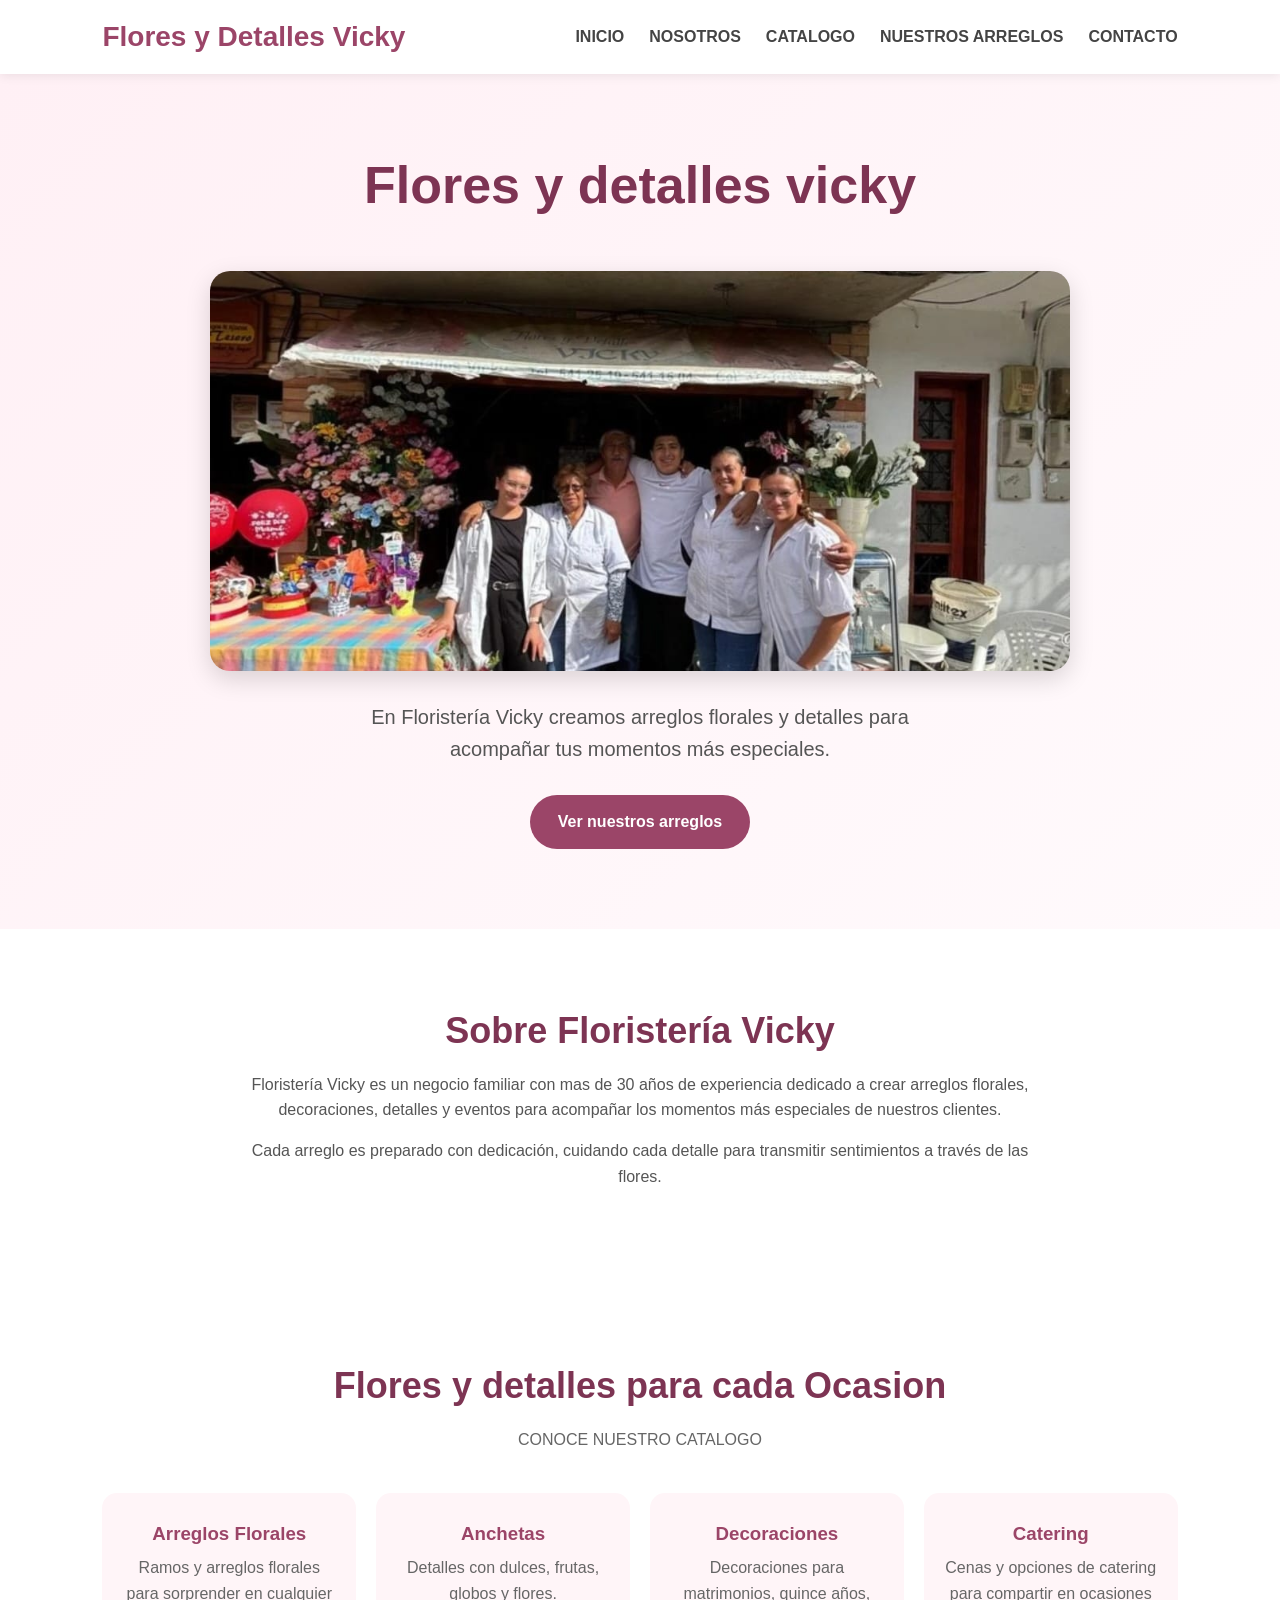
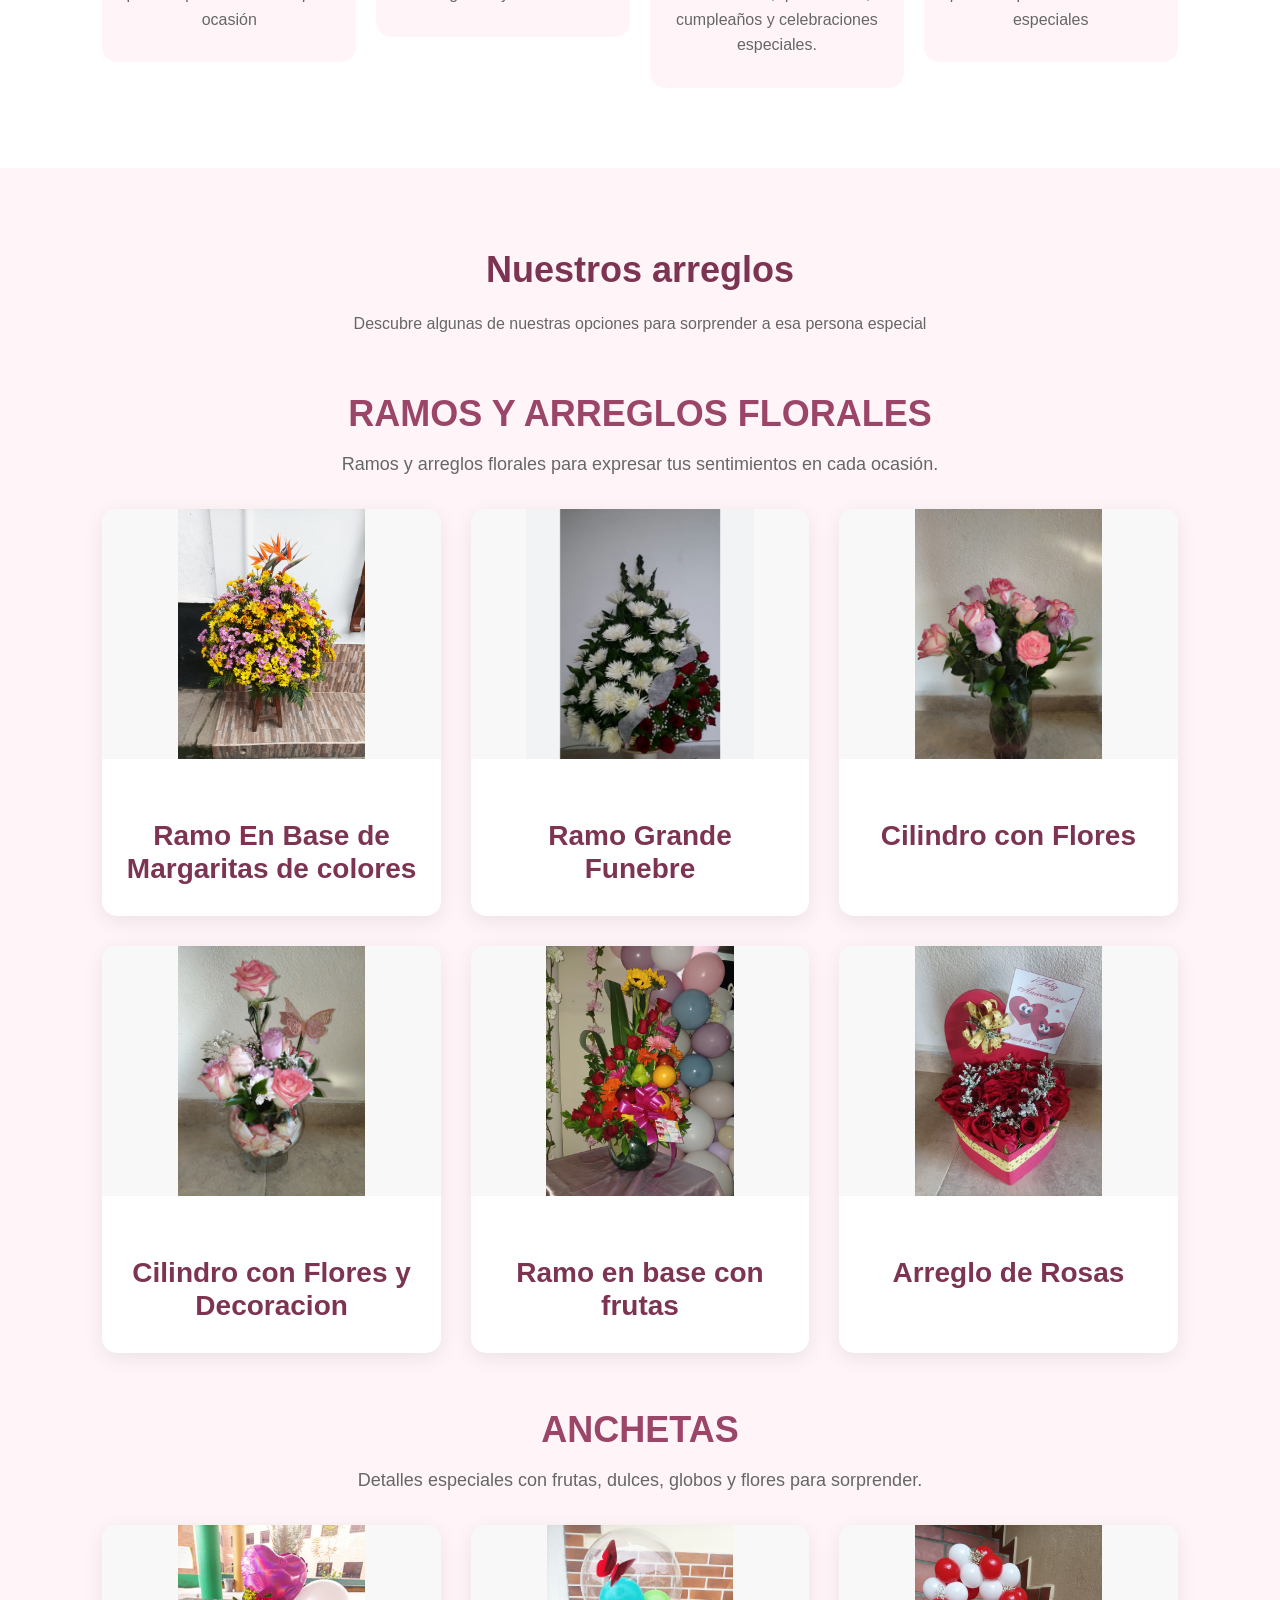
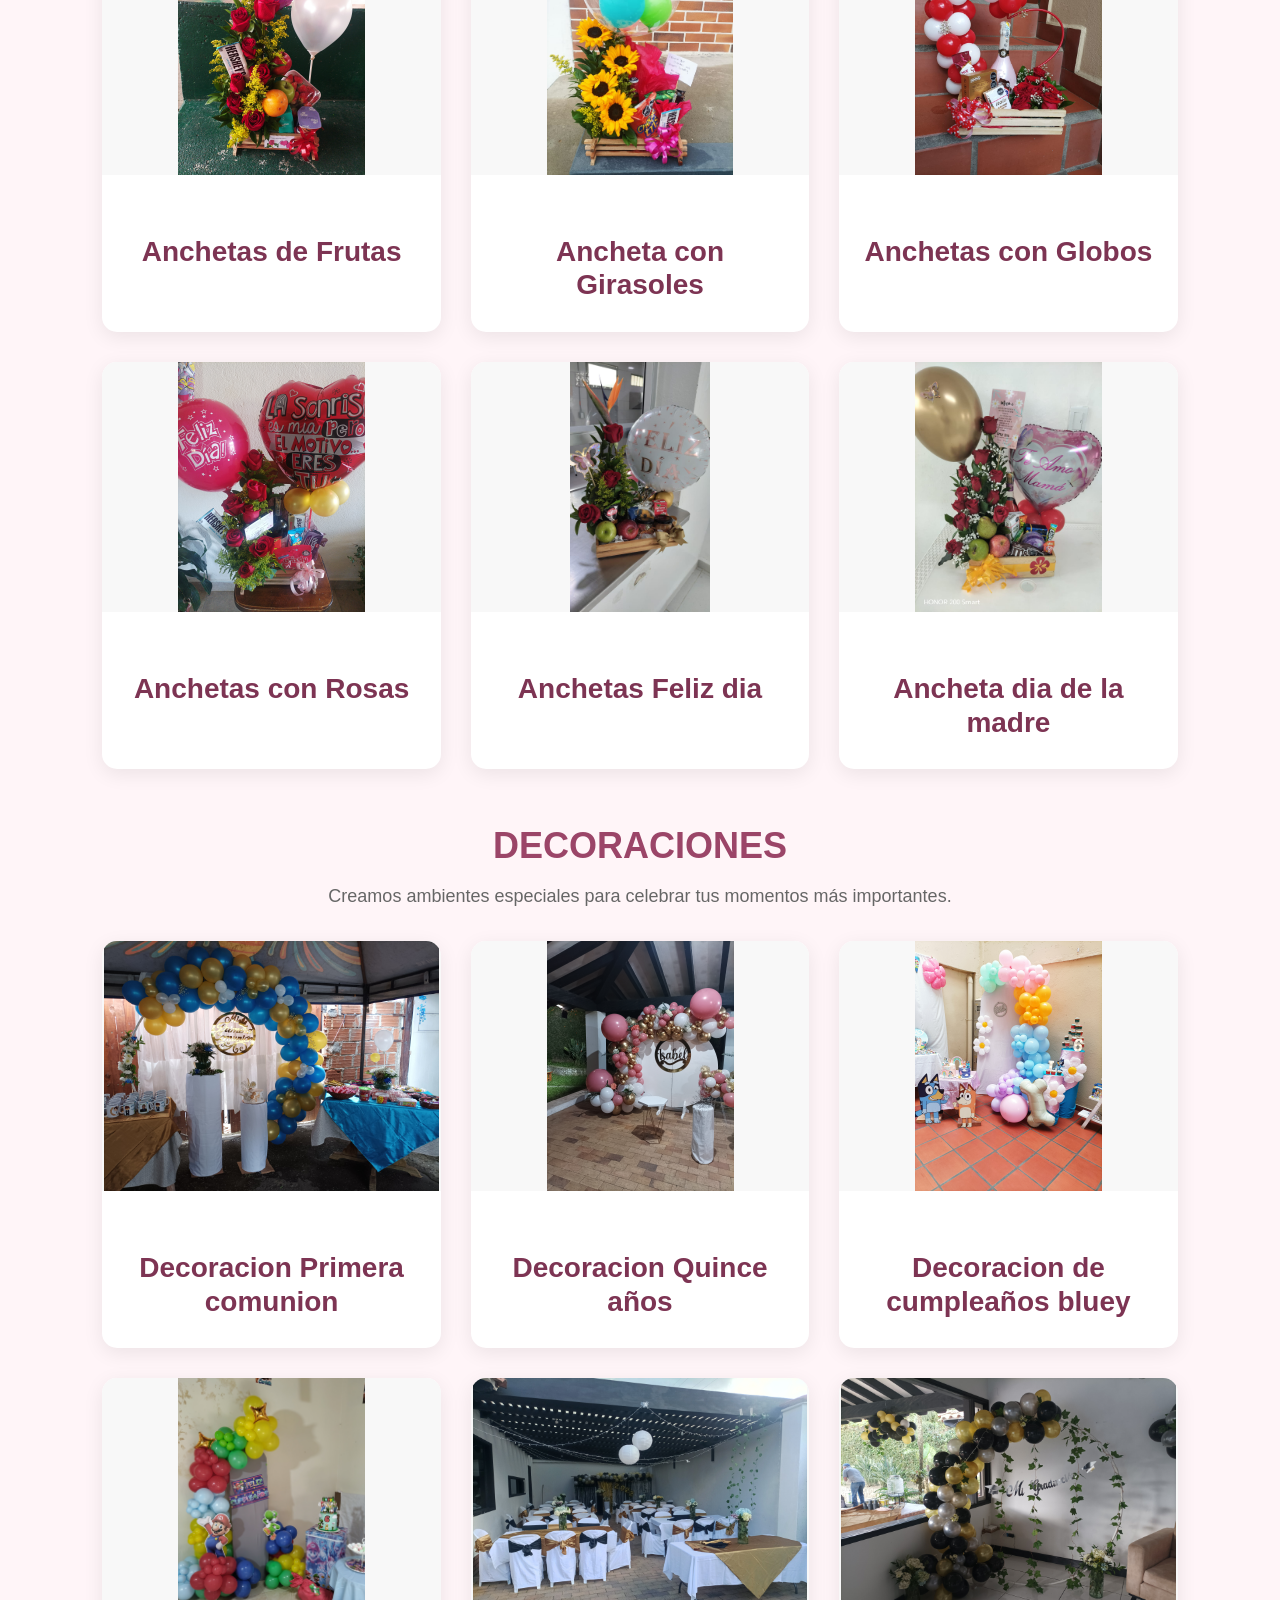
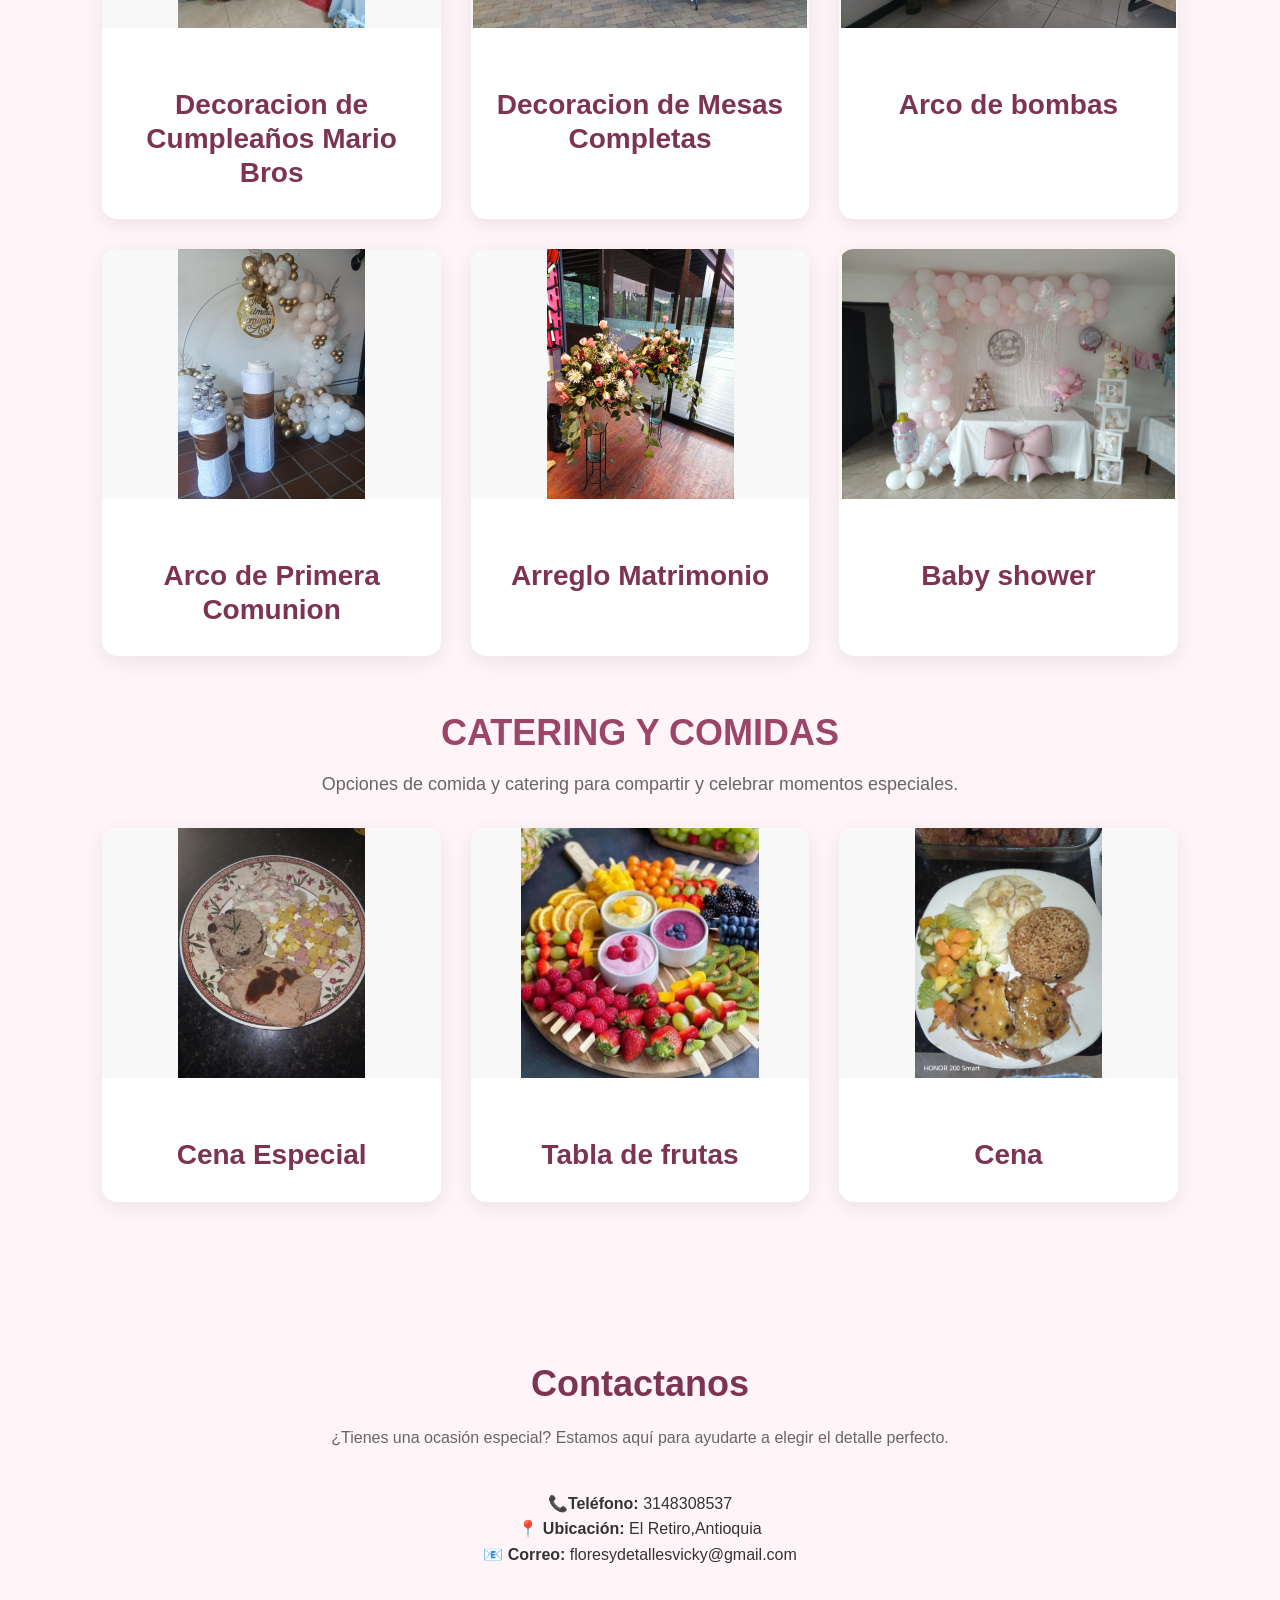
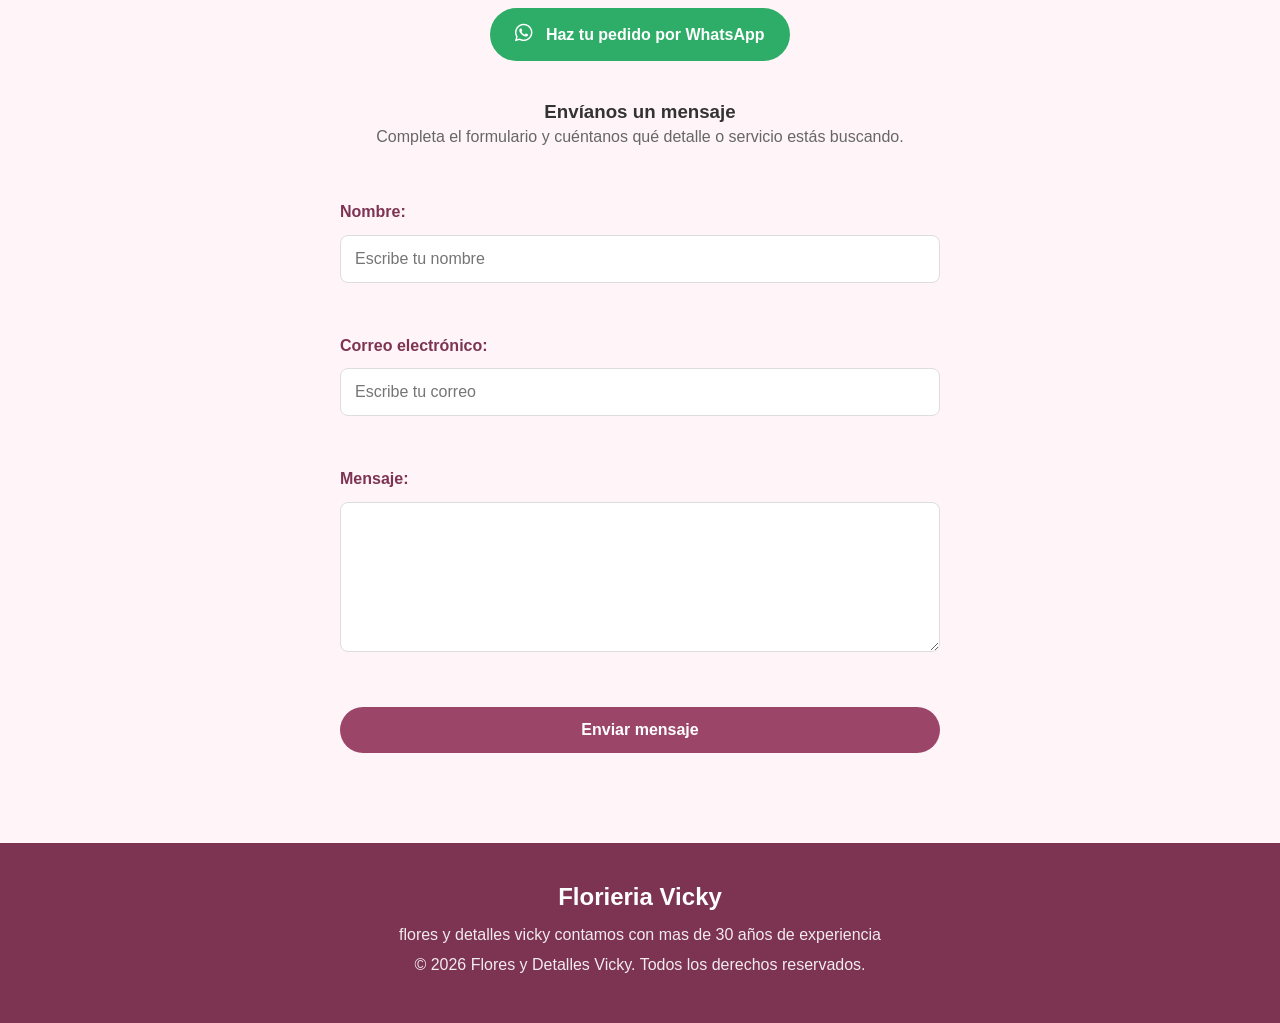
==== index.html @ cd724287 "prueba de js para mostrar detalles" ====
<!DOCTYPE html>
<html lang="es">
<head>
    <meta charset="UTF-8">
    <meta name="viewport" content="width=device-width, initial-scale=1.0">
    <title>Flores y Detalles Vicky</title>
    <link rel="stylesheet" href="style.css">
    <link rel="stylesheet" href="https://cdnjs.cloudflare.com/ajax/libs/font-awesome/6.5.2/css/all.min.css">
</head>
<body>
<header>
    <h1> Flores y Detalles Vicky</h1>
    <nav> 
        <a href="#inicio">INICIO</a>
        <a href="#nosotros">NOSOTROS</a>
        <a href="#catalogo">CATALOGO</a>
        <a href="#arreglos">NUESTROS ARREGLOS</a>
        <a href="#contacto">CONTACTO</a>
    </nav>
</header>
<main>
    <section id="inicio"> 
        <h2 id="titulo">Flores y detalles vicky</h2>
            <img id="foto-familiar" src="imagenes/foto_familiar.jpeg" alt="familia propietria de la floristeria">     
    
        <p>
          En Floristería Vicky creamos arreglos florales y detalles
            para acompañar tus momentos más especiales.  
        </p>
        <a href="#arreglos">Ver nuestros arreglos</a>
    </section>

    <section id="nosotros">

    <h2 id="sobre-floristeria">Sobre Floristería Vicky</h2>

    <p>
        Floristería Vicky es un negocio familiar con mas de 30 años de experiencia
        dedicado a crear arreglos florales, decoraciones, detalles y eventos
        para acompañar los momentos más especiales de nuestros clientes.
    </p>

    <p>
        Cada arreglo es preparado con dedicación, cuidando
        cada detalle para transmitir sentimientos a través
        de las flores.
    </p>

    </section>
    


   <section id="catalogo">
        <h2>Flores y detalles para cada Ocasion</h2>

        <p> CONOCE NUESTRO CATALOGO</p>
        <div class="catalogo-lista">
            <a href="#arreglos-florales">
            <article>
                <h3>Arreglos Florales</h3>
                <p> Ramos y arreglos florales para sorprender
                en cualquier ocasión </p>
            </article>
            </a>
            <a href="#anchetas">
            <article>
                <h3>Anchetas</h3>
                <p>
                Detalles con dulces, frutas, globos
                y flores.
            </p>
            </article>
            </a>

            <a href="#decoraciones">
            <article>
                <h3>Decoraciones</h3>
                <p>     
                Decoraciones para matrimonios, quince años,
                cumpleaños y celebraciones especiales.
                </p>
            </article>
            </a>
            <a href="#comidas">
            <article>
                <h3>Catering</h3>
                <p> Cenas y opciones de catering para
                compartir en ocasiones especiales</p>
            </article>
            </a>
        </div>
    </section>


    <section id="arreglos">
        <h2>Nuestros arreglos</h2>
        <p>
            Descubre algunas de nuestras opciones para sorprender
            a esa persona especial
        </p>
        <h3 id="arreglos-florales">RAMOS Y ARREGLOS FLORALES </h3>
        <p class="descripcion-categoria">
            Ramos y arreglos florales para expresar tus sentimientos en cada ocasión.
        </p>

        <div class="productos"> 
           
      
            <article class="producto" data-producto="ramo-margaritas">
                <img src="imagenes/ramo_grande.jpg" alt="ramo grande margaritas">
                <h3>Ramo En Base de Margaritas de colores</h3>
            </article>

            <article>
                <img  src="imagenes/ramo_grande_m.jpg" alt="Ramo funebre">
                <h3>Ramo Grande Funebre</h3>
            </article>
            <article>
                <img  src="imagenes/florero_rosas.jpg" alt="Cilindro con rosas de colores">
                <h3>Cilindro con Flores</h3>
            </article>
            <article>
                <img  src="imagenes/florero_rosas_mariposas.jpg" alt="cilindro con flores y decoracion">
                <h3>Cilindro con Flores y Decoracion</h3>
            </article>
            <article>
                <img src="imagenes/ramo_jarron.jpeg" alt="ramo en base con frutas">
                <h3>Ramo en base con frutas</h3>
            </article> 
            <article>
                <img  src="imagenes/rosas_corazon.jpeg" alt="arreglo de rosas">
                <h3>Arreglo de Rosas</h3>
            </article>    
        </div>

        <h3 id="anchetas">ANCHETAS</h3>
        <p class="descripcion-categoria">
             Detalles especiales con frutas, dulces, globos y flores para sorprender.
        </p>
        <div class="productos"> 
            <article>
                <img  src="imagenes/anceta_frutas.jpg" alt="anchetas de frutas">
                <h3>Anchetas de Frutas</h3>
            </article>
            <article>
                <img  src="imagenes/ancheta_girasoles.jpeg" alt="achetas con girasoles">
                <h3>Ancheta con Girasoles</h3>
            </article>
            <article>
                <img  src="imagenes/ancheta_globos_.jpeg" alt="anchetas con globos">
                <h3>Anchetas con Globos</h3>
            </article>
            <article>
                <img  src="imagenes/ancheta_rosas_r.jpg" alt="anchetas con rosas">
                <h3>Anchetas con Rosas</h3>
            </article>        
            <article>
                <img src="imagenes/ancheta_feliz_dia.jpeg" alt="anchetas feliz dia">
                <h3>Anchetas Feliz dia</h3>
            </article> 
            <article>
                <img src="imagenes/ancheta_mama.jpeg" alt="anchetas dia de la madre">
                <h3>Ancheta dia de la madre</h3>
            </article>   
        </div>

        <h3 id="decoraciones">DECORACIONES </h3>
            <p class="descripcion-categoria">
            Creamos ambientes especiales para celebrar tus momentos más importantes.
            </p>  
        <div class="productos"> 
            <article>
                <img  src="imagenes/d_primera_comunion.jpg" alt="decoracion primera comunion">
                <h3>Decoracion Primera comunion</h3>
            </article>
            <article>
                <img  src="imagenes/decoracion_15.jpg" alt="decoracion quince años">
                <h3>Decoracion Quince años</h3>
            </article>
            <article>
                <img  src="imagenes/decoracion_bluey.jpg" alt="decoracion bluey">
                <h3>Decoracion  de cumpleaños bluey</h3>
            </article>
            <article>
                <img  src="imagenes/decoracion_mario.jpg" alt="decoracion mario">
                <h3>Decoracion de Cumpleaños Mario Bros</h3>
            </article>  
            <article>
                <img  src="imagenes/decoracion_mesas.jpg" alt="decoracion de mesas">
                <h3>Decoracion de Mesas Completas</h3>
            </article>     
             <article>
                <img  src="imagenes/arco_bombas.jpg" alt="arco de bombas">
                <h3>Arco de bombas</h3>
            </article>
            <article>
                <img  src="imagenes/arco_primera_comunion.jpg" alt="arco de primera comunion">
                <h3>Arco de Primera Comunion</h3>
            </article>
             <article>
                <img  src="imagenes/arrglo_matri.jpg" alt="arreglo matrimonio">
                <h3>Arreglo Matrimonio</h3>
            </article>

            <article>
                <img src="imagenes/baby_shower.jpeg" alt="baby shower">
                <h3>Baby shower</h3>
            </article>  
        </div>

        <h3 id="comidas"> CATERING Y COMIDAS </h3>
        <p class="descripcion-categoria">
            Opciones de comida y catering para compartir y celebrar momentos especiales.
        </p>

        <div class="productos">
             <article>
                <img  src="imagenes/cena_especial.jpeg" alt="cena especial">
                <h3>Cena Especial</h3>
            </article>
             <article>
                <img  src="imagenes/tabla_frutas.jpg" alt="tabla de frutas">
                <h3>Tabla de frutas</h3>
            </article>
            <article>
                <img class="imagen-producto" src="imagenes/cena_pollo.jpeg" alt="cena pollo">
                <h3>Cena</h3>
            </article>  
        </div>
    </section>


    <section id="contacto">
        <h2>Contactanos</h2>
        <p>
        ¿Tienes una ocasión especial?
        Estamos aquí para ayudarte a elegir
        el detalle perfecto. 
        </p>
        <div>
        <p>
            📞<strong>Teléfono:</strong> 3148308537
        </p> 
        <p>
            📍 <strong>Ubicación:</strong> El Retiro,Antioquia
        </p>
         <p>
            📧 <strong>Correo:</strong> floresydetallesvicky@gmail.com
        </p>
        </div>
        <a href="#" id="boton-whatsapp">
        <i class="fa-brands fa-whatsapp"></i>
        Haz tu pedido por WhatsApp
        </a>

    <h3 id="envianos-mesaje">Envíanos un mensaje</h3>
    <p> Completa el formulario y cuéntanos qué detalle o servicio estás buscando.</p>

    <form id="formulario-contacto">

        <label for="nombre">Nombre:</label>

        <input
            type="text"
            id="nombre"
            name="nombre"
            placeholder="Escribe tu nombre"
             required>
            <p class="error" id="error-nombre"></p>


        <label for="correo">Correo electrónico:</label>

        <input
            type="email"
            id="correo"
            name="correo"
            placeholder="Escribe tu correo" required>
            <p class="error" id="error-correo"></p>

        <label for="mensaje">Mensaje:</label>

        <textarea
            id="mensaje"
            name="mensaje"
            placeholder="¿Qué arreglo estás buscando?" required>
        </textarea>
        <p class="error" id="error-mensaje"></p>

        <button type="submit">
            Enviar mensaje
        </button>

        <p id="mensaje-exitoso"></p>

    </form>
  
    </section>
</main>
<section id="detalle-producto">

    <div class="detalle-contenedor">

        <div class="detalle-imagen">
            <img id="detalle-imagen" src="" alt="">
        </div>

        <div class="detalle-informacion">

            <p id="detalle-categoria"></p>

            <h2 id="detalle-titulo"></h2>

            <p id="detalle-descripcion"></p>

            <h3>Características</h3>

            <ul id="detalle-caracteristicas"></ul>

            <a href="#" id="detalle-whatsapp">
                Solicitar información por WhatsApp
            </a>

            <button id="volver-catalogo" type="button">
                ← Volver al catálogo
            </button>

        </div>

    </div>

</section>



<footer>
    <h2>Florieria Vicky</h2>
    <p> flores y detalles vicky contamos 
        con mas de 30 años de experiencia
    </p>
    <p>
        © 2026 Flores y Detalles Vicky.
        Todos los derechos reservados.
    </p>
</footer>
<script src="script.js"></script>

</body>
</html>
---- style.css ----
*{
    margin: 0;
    padding: 0;
    box-sizing: border-box;
}
:root{
    --color-principal: #9b4568;
    --color-oscuro: #7d3453;
    --color-fondo: #fffafc;
    --color-fondo-suave: #fff5f8;
    --color-blanco: #ffffff;
    --color-texto: #333;
    --color-texto-suave: #666;
}

html{
    scroll-behavior: smooth;
}
body{
    font-family:Arial, sans-serif;
    background-color: var(--color-fondo);
    color: var(--color-texto);
    line-height: 1.6;
}
section{
    padding: 80px 8%;
}
h1,h2,h3 {
    line-height: 1.2;
}
a{
    text-decoration: none;
}
#titulo {  
    text-align: center;
    align-self: center;
}

#sobre-floristeria{
    text-align: center;
    margin: 0 auto 20px;
}

header{
    background-color: #ffffff;
    padding: 20px 8%;

    display: flex;
    justify-content: space-between;
    align-items: center;
    position: sticky;
    top: 0;
    z-index: 1000;
    box-shadow: 0 2px 10px rgba(0,0,0,0.08);
}
header h1{
    color: var(--color-principal);
    font-size: 28px;
}
nav{
    display: flex;
    gap: 25px;
}
nav a {
    color: #444;
    font-weight: bold;
    transition: color 0.3s ease;
}
nav a:hover{
    color: #9b4568;
}

#inicio{
    min-height: 85vh;
    display: flex;
    flex-direction: column;
    justify-content: center;

    background: linear-gradient(
        135deg,
        #fff0f5,
        #fffafc
    );
}
#inicio h2{
    max-width: 700px;
    font-size: 52px;
    color:var(--color-oscuro);
    margin-bottom: 25px;
}
#inicio p{
    max-width: 600px;
    font-size: 20px;
    color: #555;
    margin-bottom: 30px;
}
#inicio a {
    display: inline-block;
    background-color: #9b4568;
    color: white;
    padding: 14px 28px;
    border-radius: 30px;
    font-weight: bold;
    width: fit-content;
    align-self: center;
    transition: transform 0.3s ease, background-color 0.3s ease;   
    
}
#inicio a:hover{
    background-color: #7d3453;
    transform: translateY(-3px);

}
#foto-familiar {
    width: 80%;
    max-width: 1000px;
    height: 400px;
    object-fit: cover;
    object-position: center;
    display: block;
    margin: 30px auto;
    border-radius: 20px;
    box-shadow: 0 8px 25px rgba(0, 0, 0, 0.15);
}

section h2{
    text-align: center;
    font-size: 36px;
    color: #7d3453;
    margin-bottom: 20px;
}
section > p {
    max-width: 700px;
    margin: 0 auto 40px;
    text-align: center;
    color: #666;
}
#nosotros {
    background-color: var(--color-blanco);
}
#nosotros p{
    max-width: 800px;
    margin: 15px auto;
    text-align: center;
    color: #555;
}
#arreglos{
    background-color: var(--color-fondo-suave);
}
#arreglos h3{
     text-align: center;
    color: #7d3453;
    font-size: 28px;
    margin: 40px 0 25px;
}
#arreglos > h3{
    text-align: center;
    color: var(--color-principal);
    font-size: 36px;
    margin: 55px auto 30px;
    max-width: 1100px;
    padding-left: 0;
}
.descripcion-categoria{
    max-width: 1100px;
    margin: -15px auto 30px;
    color: var(--color-texto-suave);
    font-size: 18px;
    text-align: center;
}
.productos{
    display: grid;
    grid-template-columns: repeat(3,1fr);
    gap: 30px;
    max-width: 1100px;
    margin: 0 auto;
}
.productos article{
    background-color: white;
    border-radius: 15px;
    overflow: hidden;
    box-shadow: 0 5px 20px rgba(0,0,0,0.08);
    transition: transform 0.3s ease, box-shadow 0.3s ease;
}
.productos article:hover{ transform: translateY(-8px);
    box-shadow: 0 10px 30px rgba(0,0,0,0.12);
}
.productos img {
    width: 100%;
    height: 250px;
    object-fit: contain;
    display: block;
    transition: transform 0.4s ease; 
    cursor: pointer;
    background-color: #f8f8f8;
}
.productos article:hover img {
    transform: scale(1.08);
}
.productos article a {
    display: block;
}

.productos h3{
    color: #9b4568;
    font-size: 23px;
    padding: 20px 20px 5px;
}
.productos p{
    text-align: center;
    font-size: 36px;
    color: #7d3453;
    margin-bottom: 20px;
}
.productos article p {
    color: #666;
    padding: 0 20px 25px;
}
#catalogo{
    background-color: var(--color-blanco);
}
h5{ text-align: center;}
.catalogo-lista{
    display: grid;
    grid-template-columns: repeat(4,1fr);
    gap: 20px;
    max-width: 1100px;
    margin: 40px auto 0;
}
.catalogo-lista article{
    padding: 30px 20px;
    text-align: center;
    background-color: #fff5f8;
    border-radius: 15px;
    transition:  transform 0.3s ease;
}
.catalogo-lista article:hover{
    transform: translateY(-5px);
}
.catalogo-lista h3{
    color: #9b4568;
    margin-bottom: 10px;
}
.catalogo-lista p{
    color: #666;
}
#contacto {
    background-color: var(--color-fondo-suave);
}
#contacto > div {
    text-align: center;
    margin-bottom: 40px;
}
#contacto form {
    max-width: 600px;
    margin: 0 auto;
    display: flex;
    flex-direction: column;
    gap: 10px;
}
#contacto label{
    font-weight: bold;
    color: #7d3453;
    margin-top: 10px;
}
#contacto input, #contacto textarea{
    width: 100%;
    padding: 14px;
    border: 1px solid #ddd;
    border-radius: 8px;
    font-family: inherit;
    font-size: 16px;
    outline: none;
}
#contacto textarea {
    min-height: 150px;
    resize: vertical;
}
#contacto input:focus, 
#contacto textarea:focus{
    border-color: #9b4568;
}
#contacto button{
    margin-top: 15px;
    padding: 14px;
    border: none;
    border-radius: 30px;
    background-color: #9b4568;
    color: white;
    font-size: 16px;
    font-weight: bold;
    cursor: pointer;
    transition: background-color 0.3s ease,
                transform 0.3s ease;
}
#contacto button:hover {
    background-color: #7d3453;
    transform: translateY(-2px);
}
footer {
    background-color: var(--color-oscuro);
    color: white;
    text-align: center;
    padding: 40px 20px;
}

footer h2 {
    margin-bottom: 10px;
}

footer p {
    margin: 5px 0;
    opacity: 0.9;
}

@media (max-width: 768px) {
   header {
        flex-direction: column;
        gap: 15px;
    }
    nav {
        flex-wrap: wrap;
        justify-content: center;
        gap: 15px;
    }
    #inicio h2 {
        font-size: 38px;
    }
    #inicio p {
        font-size: 18px;
    }
    .productos {
        grid-template-columns: 1fr;
    }
    .ocasiones-lista {
        grid-template-columns: 1fr;
    }
    section {
        padding: 60px 6%;
    }
}

#boton-whatsapp {
    display: block;
    width: fit-content;
    margin: 0 auto 40px;
    padding: 14px 25px;
    background-color: #2EAD68;
    color: white;
    border-radius: 30px;
    font-weight: bold;
    transition: transform 0.3s ease, background-color 0.3s ease;
}
#boton-whatsapp i {
    font-size: 20px;
    margin-right: 8px;
}
#boton-whatsapp:hover {
    background-color: #248A54;

    transform: translateY(-3px);
}
#envianos-mesaje{
    text-align: center;
}

.error{
   color: #c0392b;
    font-size: 14px;
    min-height: 20px;
    text-align: left;
}


#detalle-producto{
    display: none;
    background-color: var(--color-blanco);
    padding: 80px 8%;
}

.detalle-contenedor{
    max-width: 1100px;
    margin: 0 auto;
    display: grid;
    grid-template-columns: 1fr 1fr;
    gap: 60px;
    align-items: center;
}

.detalle-imagen{
    background-color: #f8f8f8;
    border-radius: 20px;
    overflow: hidden;
}

.detalle-imagen img{
    width: 100%;
    height: 500px;
    object-fit: contain;
    display: block;
}

.detalle-informacion{
    padding: 20px;
}

#detalle-categoria{
    color: var(--color-principal);
    font-weight: bold;
    font-size: 18px;
    margin-bottom: 10px;
}

#detalle-titulo{
    color: var(--color-oscuro);
    font-size: 38px;
    margin-bottom: 20px;
}

#detalle-descripcion{
    color: var(--color-texto-suave);
    font-size: 18px;
    margin-bottom: 25px;
}

.detalle-informacion h3{
    color: var(--color-oscuro);
    margin-bottom: 10px;
}

#detalle-caracteristicas{
    color: var(--color-texto-suave);
    padding-left: 20px;
    margin-bottom: 30px;
}

#detalle-whatsapp{
    display: inline-block;
    background-color: #2EAD68;
    color: white;
    padding: 13px 22px;
    border-radius: 30px;
    font-weight: bold;
    margin-right: 10px;
    transition: transform 0.3s ease, background-color 0.3s ease;
}

#detalle-whatsapp:hover{
    background-color: #248A54;
    transform: translateY(-3px);
}

#volver-catalogo{
    display: inline-block;
    border: none;
    background-color: var(--color-fondo-suave);
    color: var(--color-oscuro);
    padding: 13px 22px;
    border-radius: 30px;
    font-weight: bold;
    cursor: pointer;
    transition: transform 0.3s ease, background-color 0.3s ease;
}

#volver-catalogo:hover{
    background-color: #f2d8e2;
    transform: translateY(-3px);
}
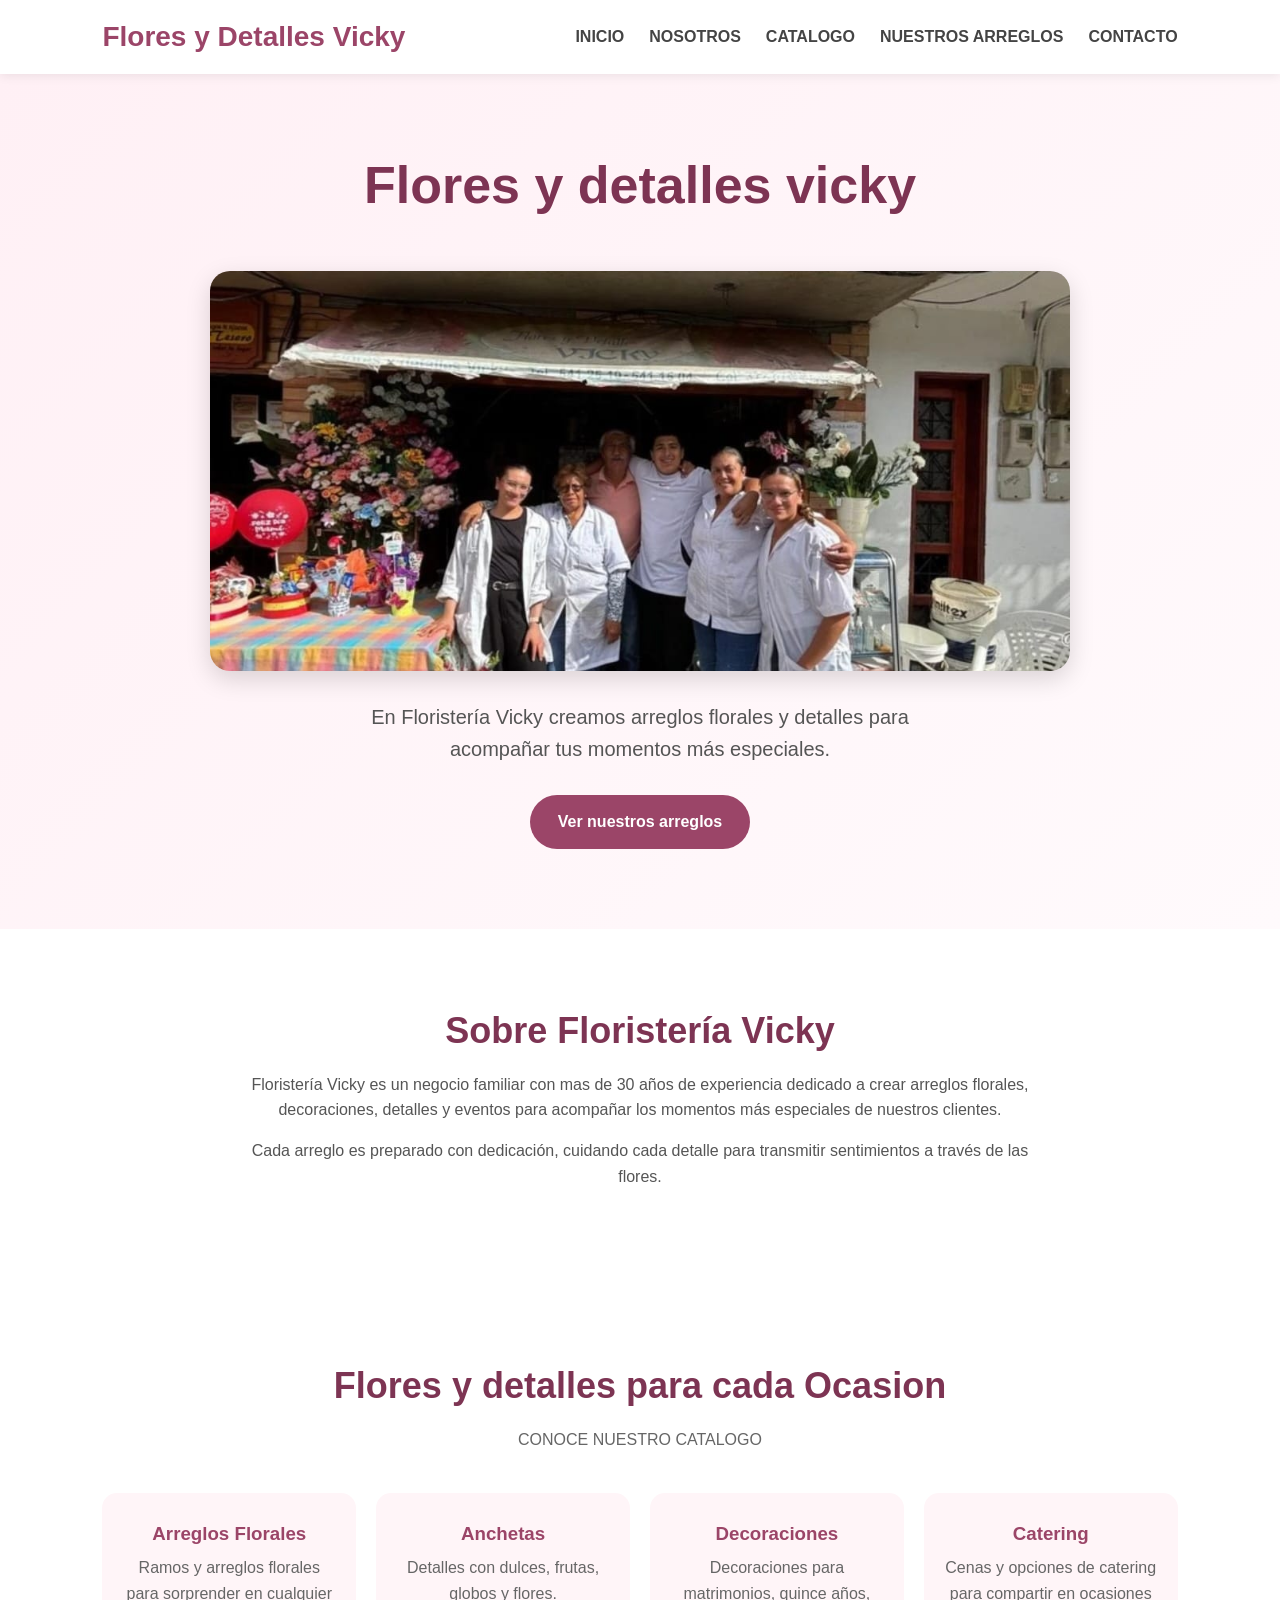
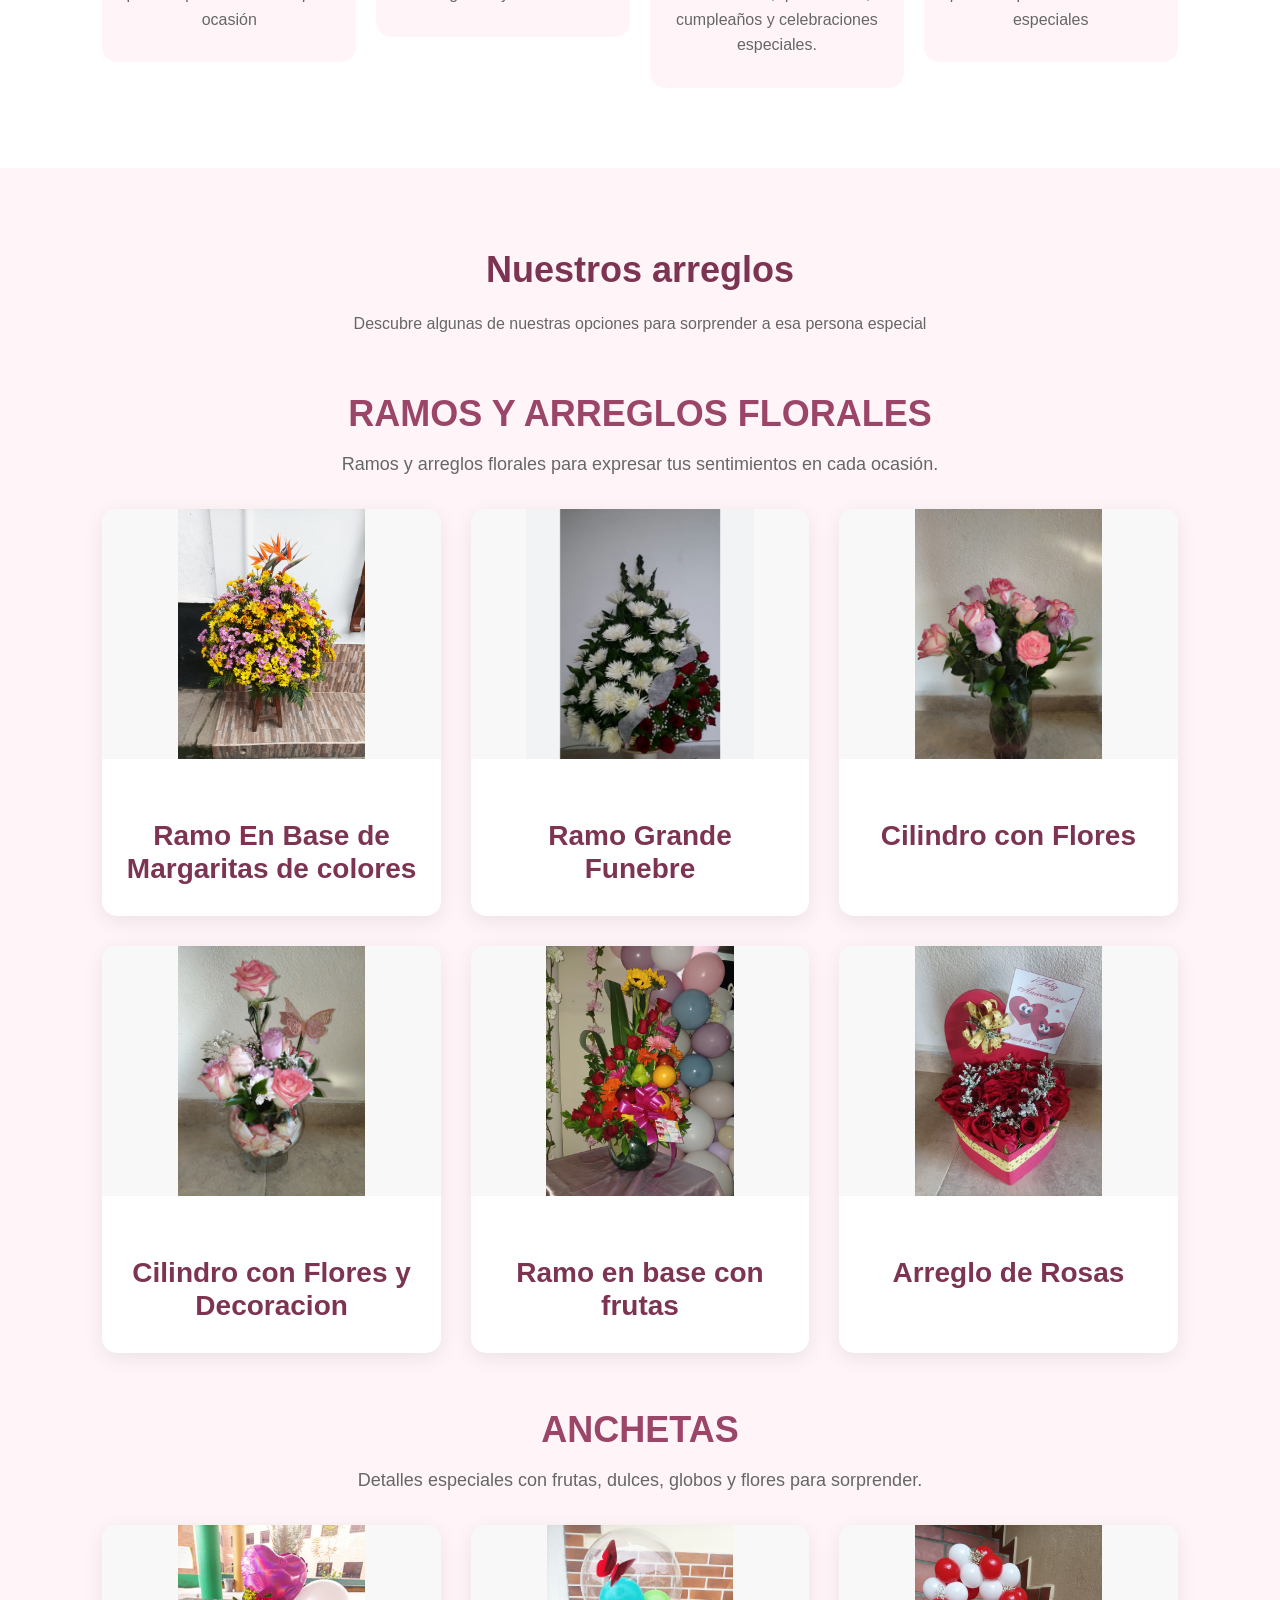
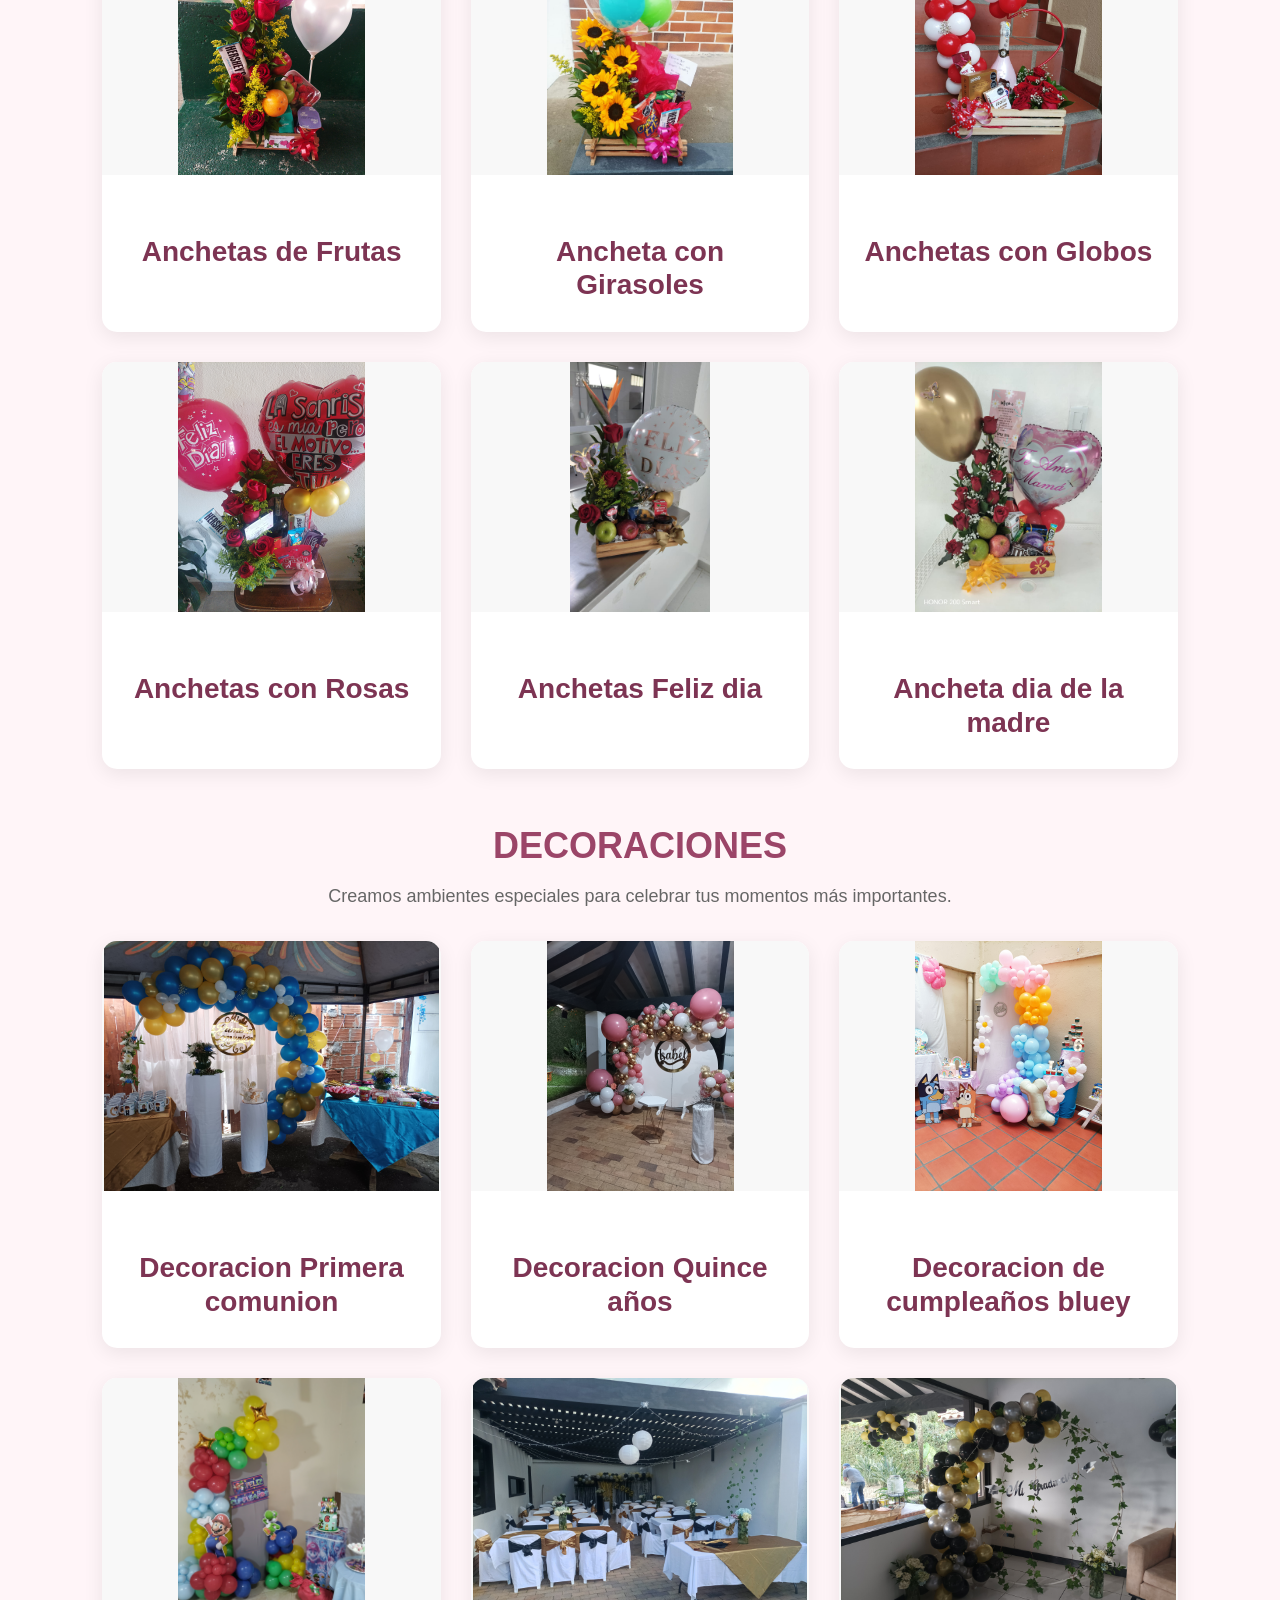
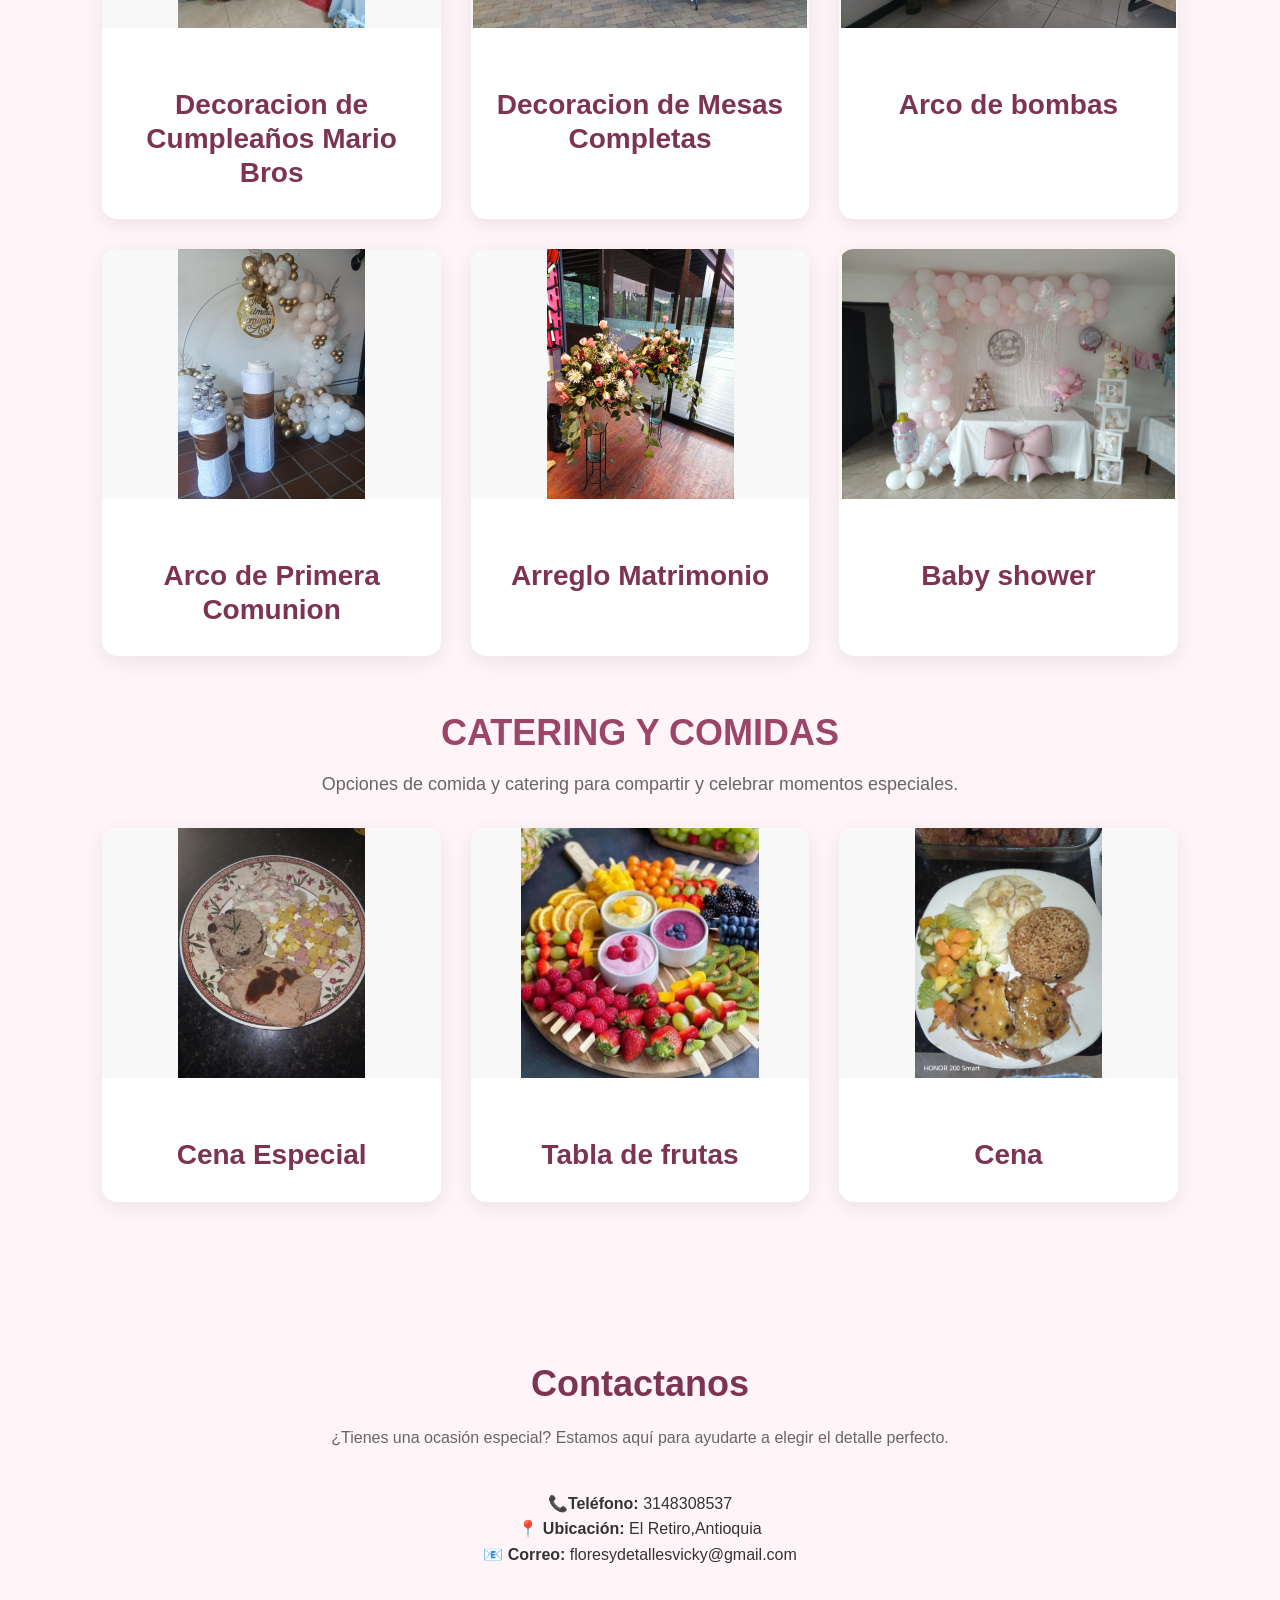
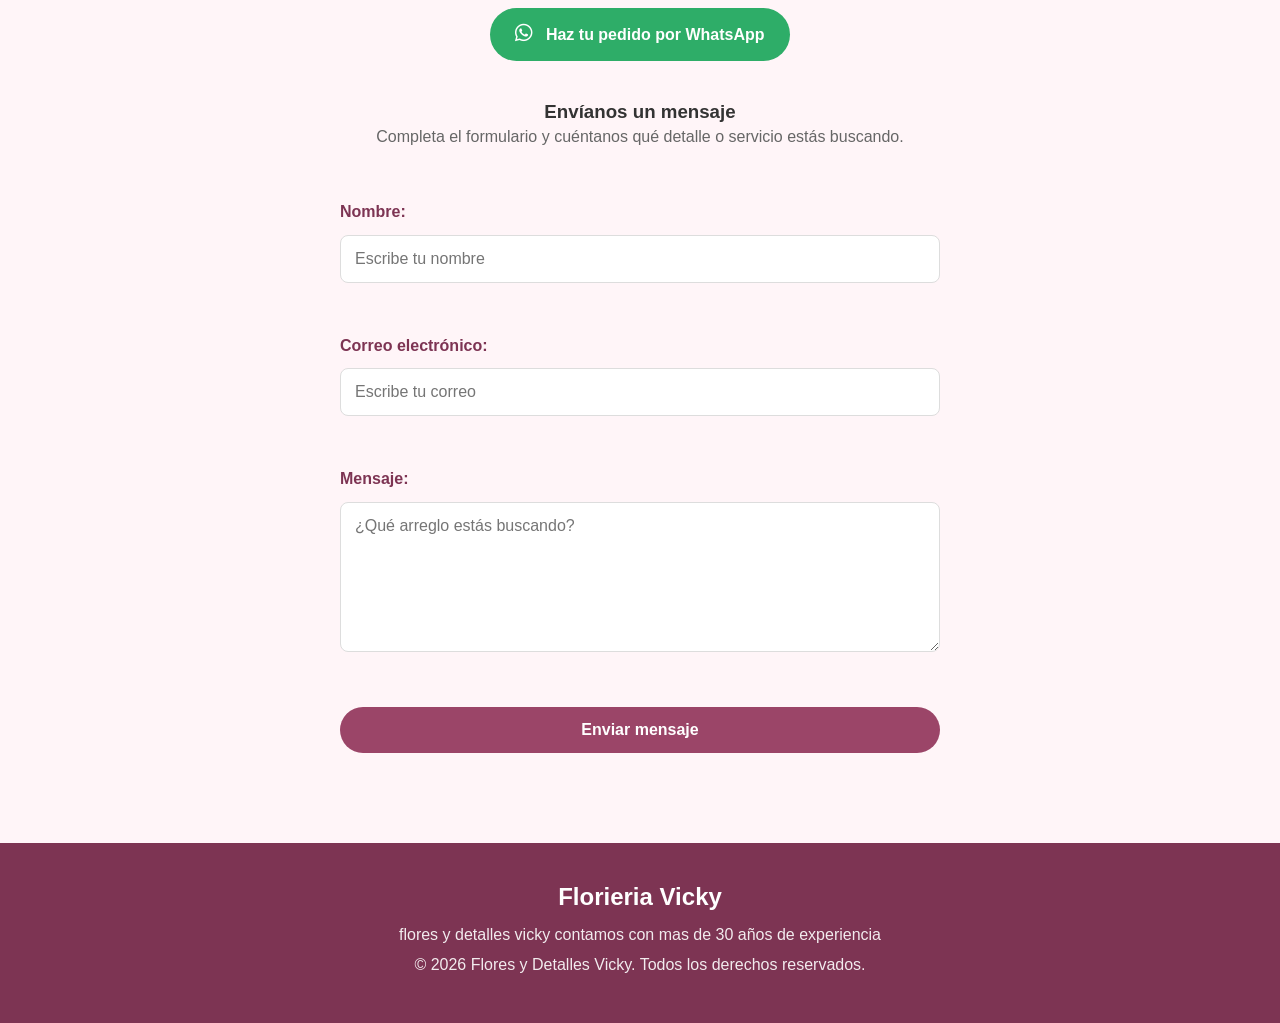
==== commit 24bad14c: "nombrar las constantes del formulario en el js" ====
--- a/index.html
+++ b/index.html
@@ -111,23 +111,23 @@
                 <h3>Ramo En Base de Margaritas de colores</h3>
             </article>
 
-            <article>
+            <article class="producto" data-producto="ramo-margaritas-rosas">
                 <img  src="imagenes/ramo_grande_m.jpg" alt="Ramo funebre">
                 <h3>Ramo Grande Funebre</h3>
             </article>
-            <article>
+            <article class="producto" data-producto="florero-rosas">
                 <img  src="imagenes/florero_rosas.jpg" alt="Cilindro con rosas de colores">
                 <h3>Cilindro con Flores</h3>
             </article>
-            <article>
+            <article class="producto" data-producto="florero-rosas-mariposas">
                 <img  src="imagenes/florero_rosas_mariposas.jpg" alt="cilindro con flores y decoracion">
                 <h3>Cilindro con Flores y Decoracion</h3>
             </article>
-            <article>
+            <article class="producto" data-producto="ramo-jarron">
                 <img src="imagenes/ramo_jarron.jpeg" alt="ramo en base con frutas">
                 <h3>Ramo en base con frutas</h3>
             </article> 
-            <article>
+            <article class="producto" data-producto="rosas-corazon">
                 <img  src="imagenes/rosas_corazon.jpeg" alt="arreglo de rosas">
                 <h3>Arreglo de Rosas</h3>
             </article>    
@@ -138,27 +138,27 @@
              Detalles especiales con frutas, dulces, globos y flores para sorprender.
         </p>
         <div class="productos"> 
-            <article>
+            <article class="producto" data-producto="ancheta-frutas">
                 <img  src="imagenes/anceta_frutas.jpg" alt="anchetas de frutas">
                 <h3>Anchetas de Frutas</h3>
             </article>
-            <article>
+           <article class="producto" data-producto="ancheta-girasoles">
                 <img  src="imagenes/ancheta_girasoles.jpeg" alt="achetas con girasoles">
                 <h3>Ancheta con Girasoles</h3>
             </article>
-            <article>
+            <article class="producto" data-producto="ancheta-globos">
                 <img  src="imagenes/ancheta_globos_.jpeg" alt="anchetas con globos">
                 <h3>Anchetas con Globos</h3>
             </article>
-            <article>
+            <article class="producto" data-producto="ancheta-rosas">
                 <img  src="imagenes/ancheta_rosas_r.jpg" alt="anchetas con rosas">
                 <h3>Anchetas con Rosas</h3>
             </article>        
-            <article>
+            <article class="producto" data-producto="ancheta-feliz-dia">
                 <img src="imagenes/ancheta_feliz_dia.jpeg" alt="anchetas feliz dia">
                 <h3>Anchetas Feliz dia</h3>
             </article> 
-            <article>
+            <article class="producto" data-producto="ancheta-dia-madre">
                 <img src="imagenes/ancheta_mama.jpeg" alt="anchetas dia de la madre">
                 <h3>Ancheta dia de la madre</h3>
             </article>   
@@ -169,40 +169,40 @@
             Creamos ambientes especiales para celebrar tus momentos más importantes.
             </p>  
         <div class="productos"> 
-            <article>
+            <article class="producto" data-producto="decoracion-primera-comunion">
                 <img  src="imagenes/d_primera_comunion.jpg" alt="decoracion primera comunion">
                 <h3>Decoracion Primera comunion</h3>
             </article>
-            <article>
+            <article class="producto" data-producto="decoracion-quince-anos">
                 <img  src="imagenes/decoracion_15.jpg" alt="decoracion quince años">
                 <h3>Decoracion Quince años</h3>
             </article>
-            <article>
+            <article class="producto" data-producto="decoracion-bluey">
                 <img  src="imagenes/decoracion_bluey.jpg" alt="decoracion bluey">
                 <h3>Decoracion  de cumpleaños bluey</h3>
             </article>
-            <article>
+            <article class="producto" data-producto="decoracion-mario-bros">
                 <img  src="imagenes/decoracion_mario.jpg" alt="decoracion mario">
                 <h3>Decoracion de Cumpleaños Mario Bros</h3>
             </article>  
-            <article>
+            <article class="producto" data-producto="decoracion-mesas">
                 <img  src="imagenes/decoracion_mesas.jpg" alt="decoracion de mesas">
                 <h3>Decoracion de Mesas Completas</h3>
             </article>     
-             <article>
+             <article class="producto" data-producto="arco-bombas">
                 <img  src="imagenes/arco_bombas.jpg" alt="arco de bombas">
                 <h3>Arco de bombas</h3>
             </article>
-            <article>
+            <article class="producto" data-producto="arco-primera-comunion">
                 <img  src="imagenes/arco_primera_comunion.jpg" alt="arco de primera comunion">
                 <h3>Arco de Primera Comunion</h3>
             </article>
-             <article>
+             <article class="producto" data-producto="arreglo-matrimonio">
                 <img  src="imagenes/arrglo_matri.jpg" alt="arreglo matrimonio">
                 <h3>Arreglo Matrimonio</h3>
             </article>
 
-            <article>
+            <article class="producto" data-producto="baby-shower">
                 <img src="imagenes/baby_shower.jpeg" alt="baby shower">
                 <h3>Baby shower</h3>
             </article>  
@@ -214,15 +214,15 @@
         </p>
 
         <div class="productos">
-             <article>
+             <article class="producto" data-producto="cena-especial">
                 <img  src="imagenes/cena_especial.jpeg" alt="cena especial">
                 <h3>Cena Especial</h3>
             </article>
-             <article>
+            <article class="producto" data-producto="tabla-frutas">
                 <img  src="imagenes/tabla_frutas.jpg" alt="tabla de frutas">
                 <h3>Tabla de frutas</h3>
             </article>
-            <article>
+            <article class="producto" data-producto="cena-pollo">
                 <img class="imagen-producto" src="imagenes/cena_pollo.jpeg" alt="cena pollo">
                 <h3>Cena</h3>
             </article>  
@@ -280,11 +280,11 @@
 
         <label for="mensaje">Mensaje:</label>
 
-        <textarea
-            id="mensaje"
-            name="mensaje"
-            placeholder="¿Qué arreglo estás buscando?" required>
-        </textarea>
+        <textarea 
+        id="mensaje" 
+        name="mensaje" 
+        placeholder="¿Qué arreglo estás buscando?" 
+        required></textarea>
         <p class="error" id="error-mensaje"></p>
 
         <button type="submit">
@@ -297,41 +297,6 @@
   
     </section>
 </main>
-<section id="detalle-producto">
-
-    <div class="detalle-contenedor">
-
-        <div class="detalle-imagen">
-            <img id="detalle-imagen" src="" alt="">
-        </div>
-
-        <div class="detalle-informacion">
-
-            <p id="detalle-categoria"></p>
-
-            <h2 id="detalle-titulo"></h2>
-
-            <p id="detalle-descripcion"></p>
-
-            <h3>Características</h3>
-
-            <ul id="detalle-caracteristicas"></ul>
-
-            <a href="#" id="detalle-whatsapp">
-                Solicitar información por WhatsApp
-            </a>
-
-            <button id="volver-catalogo" type="button">
-                ← Volver al catálogo
-            </button>
-
-        </div>
-
-    </div>
-
-</section>
-
-
 
 <footer>
     <h2>Florieria Vicky</h2>
--- a/style.css
+++ b/style.css
@@ -372,35 +372,40 @@
 }
 
 
+/* DISEÑO DE LA PÁGINA DE DETALLE */
+
 #detalle-producto{
-    display: none;
     background-color: var(--color-blanco);
-    padding: 80px 8%;
+    padding: 60px 6%;
 }
 
 .detalle-contenedor{
     max-width: 1100px;
     margin: 0 auto;
-    display: grid;
-    grid-template-columns: 1fr 1fr;
+    display: flex;
+    align-items: center;
     gap: 60px;
-    align-items: center;
 }
 
 .detalle-imagen{
+    flex: 1;
     background-color: #f8f8f8;
     border-radius: 20px;
     overflow: hidden;
+    display: flex;
+    align-items: center;
+    justify-content: center;
 }
 
 .detalle-imagen img{
     width: 100%;
-    height: 500px;
+    height: 400px;
     object-fit: contain;
     display: block;
 }
 
 .detalle-informacion{
+    flex: 1;
     padding: 20px;
 }
 
@@ -414,12 +419,14 @@
 #detalle-titulo{
     color: var(--color-oscuro);
     font-size: 38px;
+    line-height: 1.2;
     margin-bottom: 20px;
 }
 
 #detalle-descripcion{
     color: var(--color-texto-suave);
     font-size: 18px;
+    line-height: 1.6;
     margin-bottom: 25px;
 }
 
@@ -434,35 +441,40 @@
     margin-bottom: 30px;
 }
 
+#detalle-caracteristicas li{
+    margin-bottom: 8px;
+}
+
 #detalle-whatsapp{
     display: inline-block;
-    background-color: #2EAD68;
+    background-color: #25D366;
     color: white;
-    padding: 13px 22px;
+    padding: 14px 24px;
     border-radius: 30px;
     font-weight: bold;
-    margin-right: 10px;
+    text-decoration: none;
+    margin-top: 10px;
     transition: transform 0.3s ease, background-color 0.3s ease;
 }
 
 #detalle-whatsapp:hover{
-    background-color: #248A54;
+    background-color: #1ebe5d;
     transform: translateY(-3px);
+}
+
+#detalle-whatsapp i{
+    margin-right: 8px;
 }
 
 #volver-catalogo{
     display: inline-block;
-    border: none;
-    background-color: var(--color-fondo-suave);
     color: var(--color-oscuro);
-    padding: 13px 22px;
-    border-radius: 30px;
-    font-weight: bold;
-    cursor: pointer;
-    transition: transform 0.3s ease, background-color 0.3s ease;
+    text-decoration: none;
+    font-weight: bold;
+    margin-bottom: 30px;
+    transition: transform 0.3s ease;
 }
 
 #volver-catalogo:hover{
-    background-color: #f2d8e2;
-    transform: translateY(-3px);
+    transform: translateX(-5px);
 }
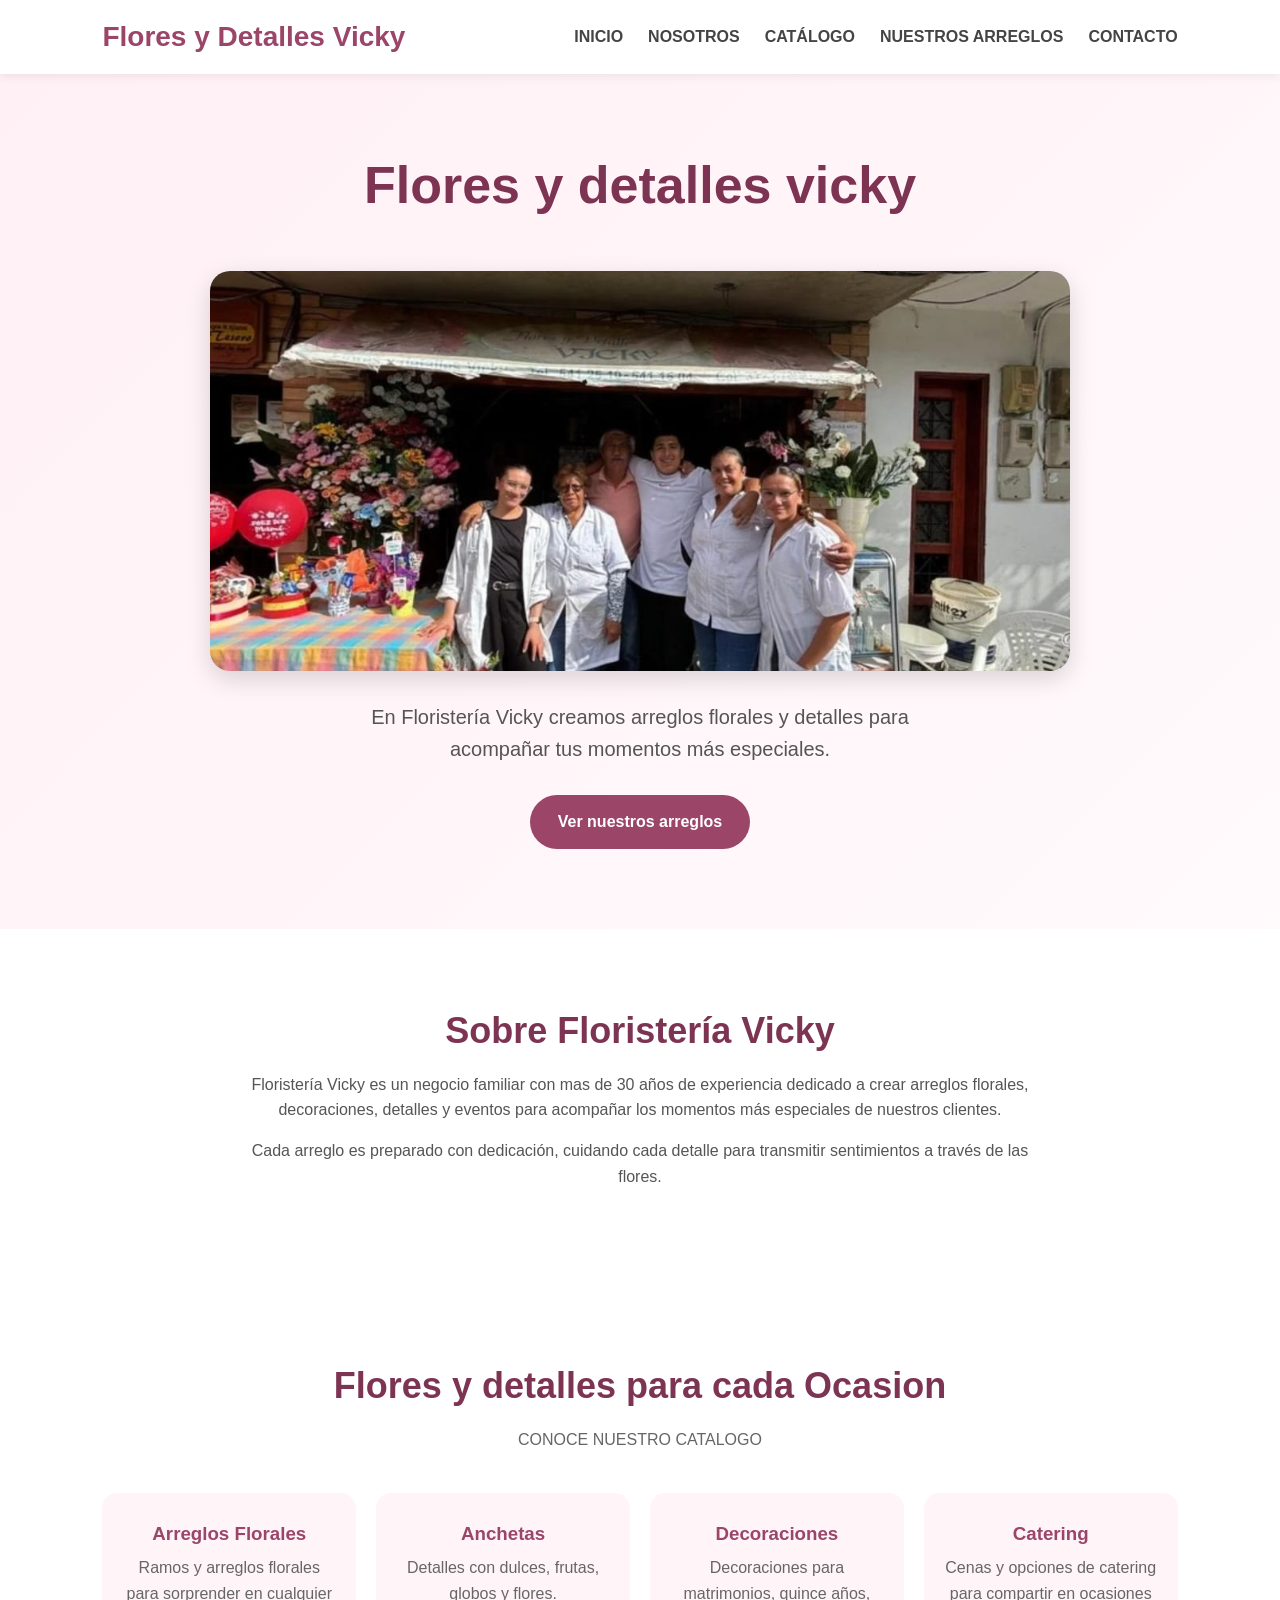
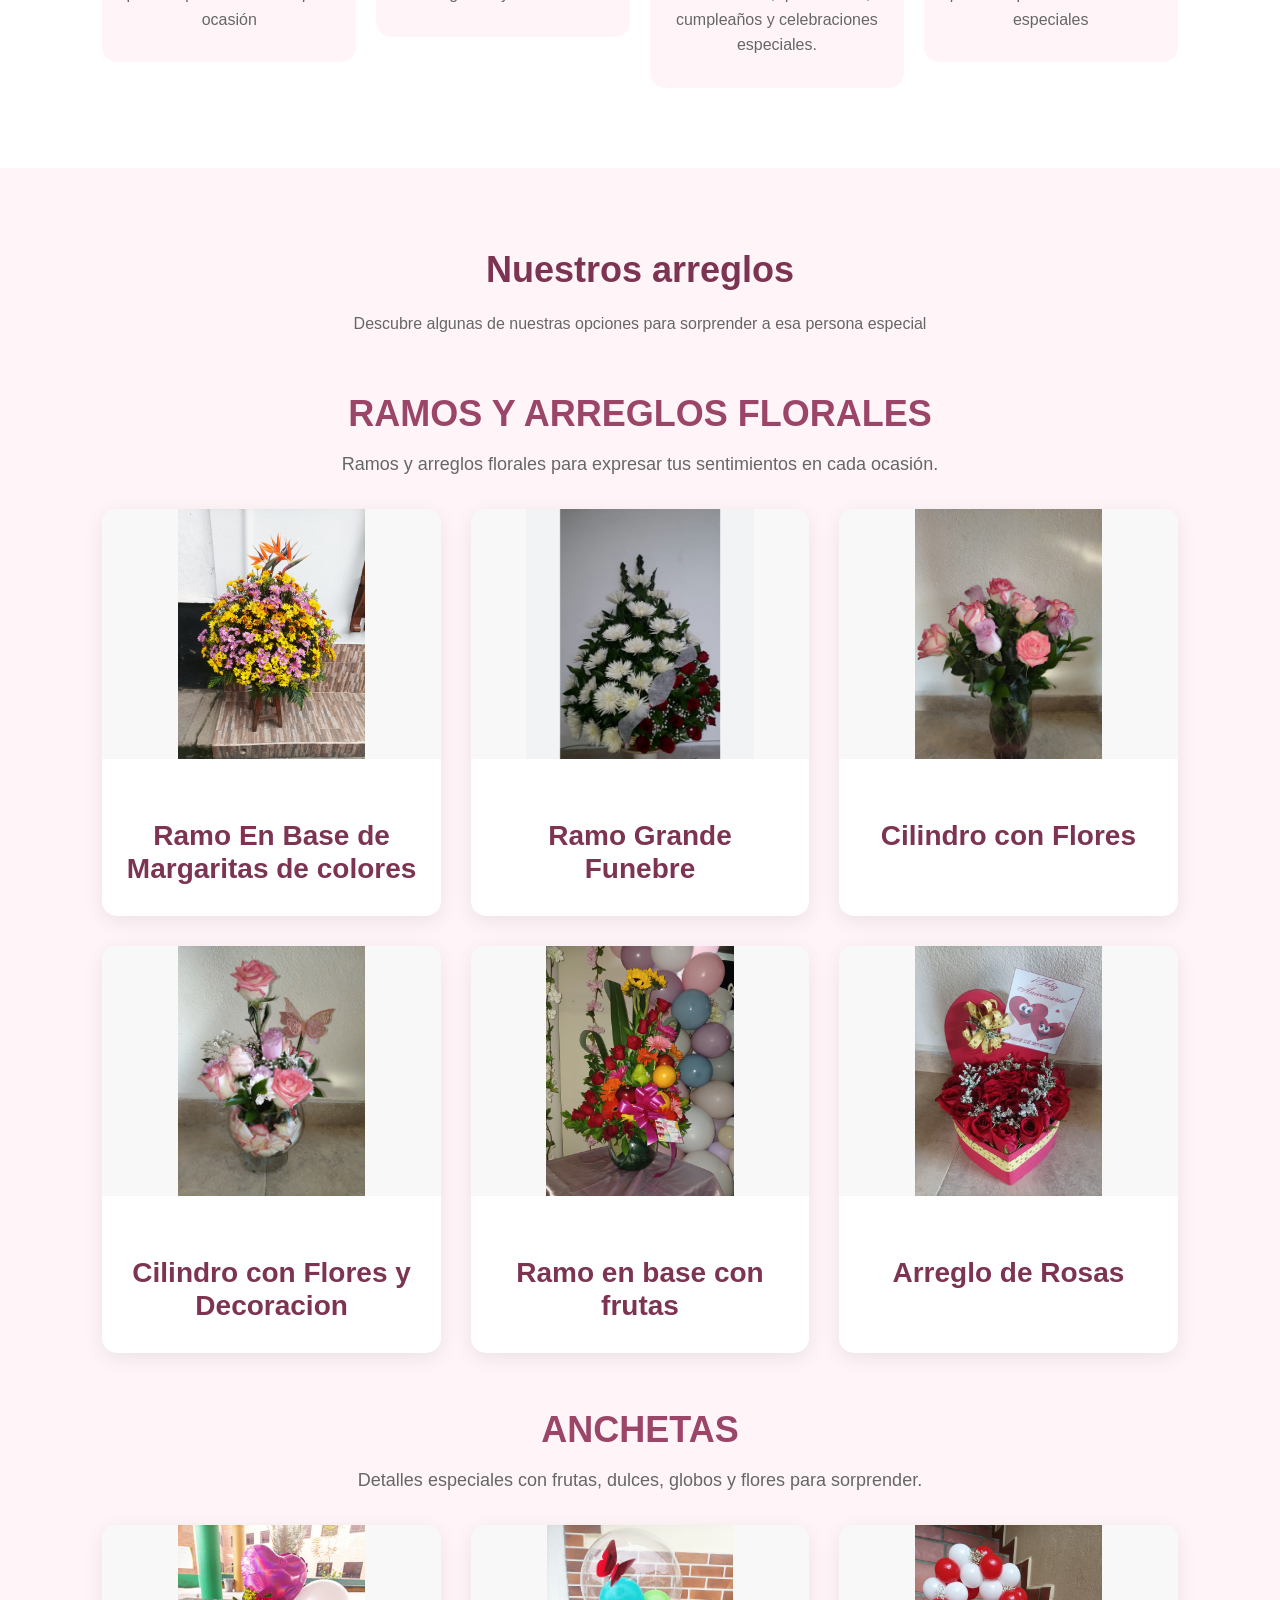
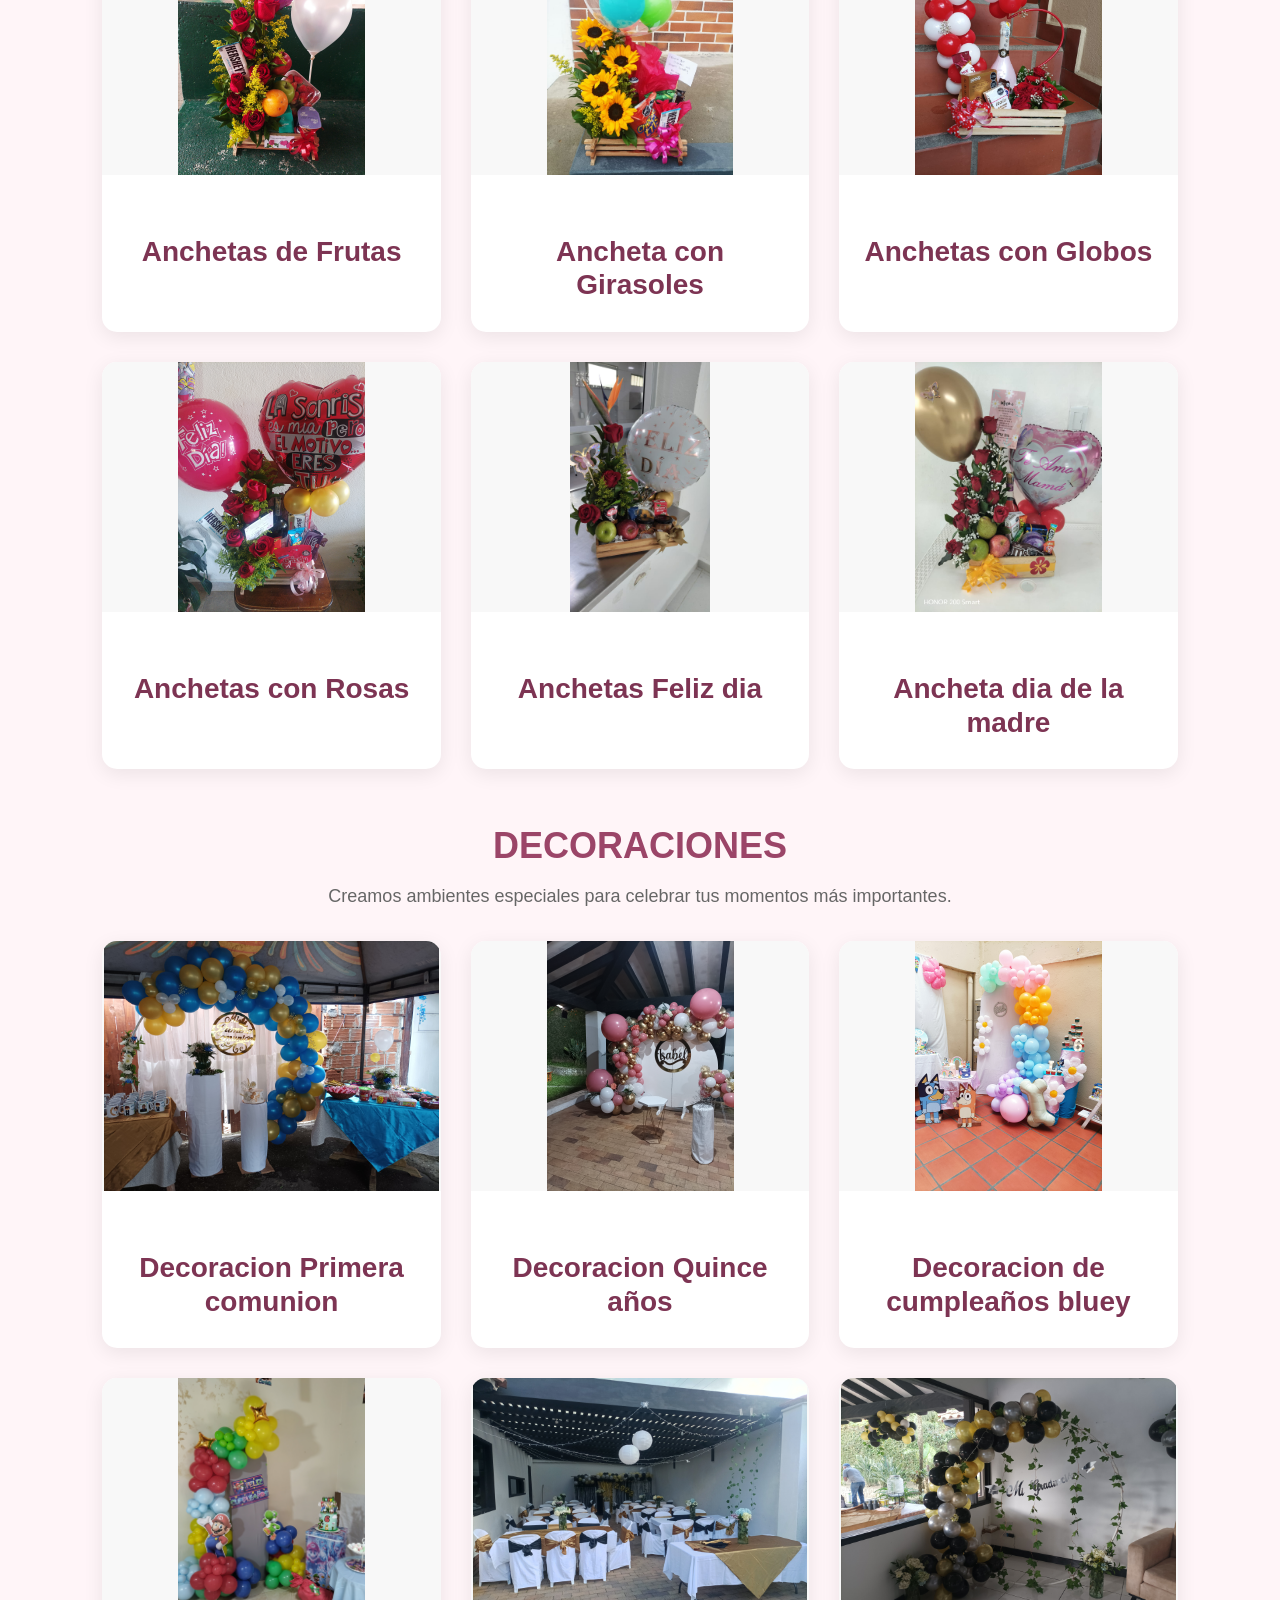
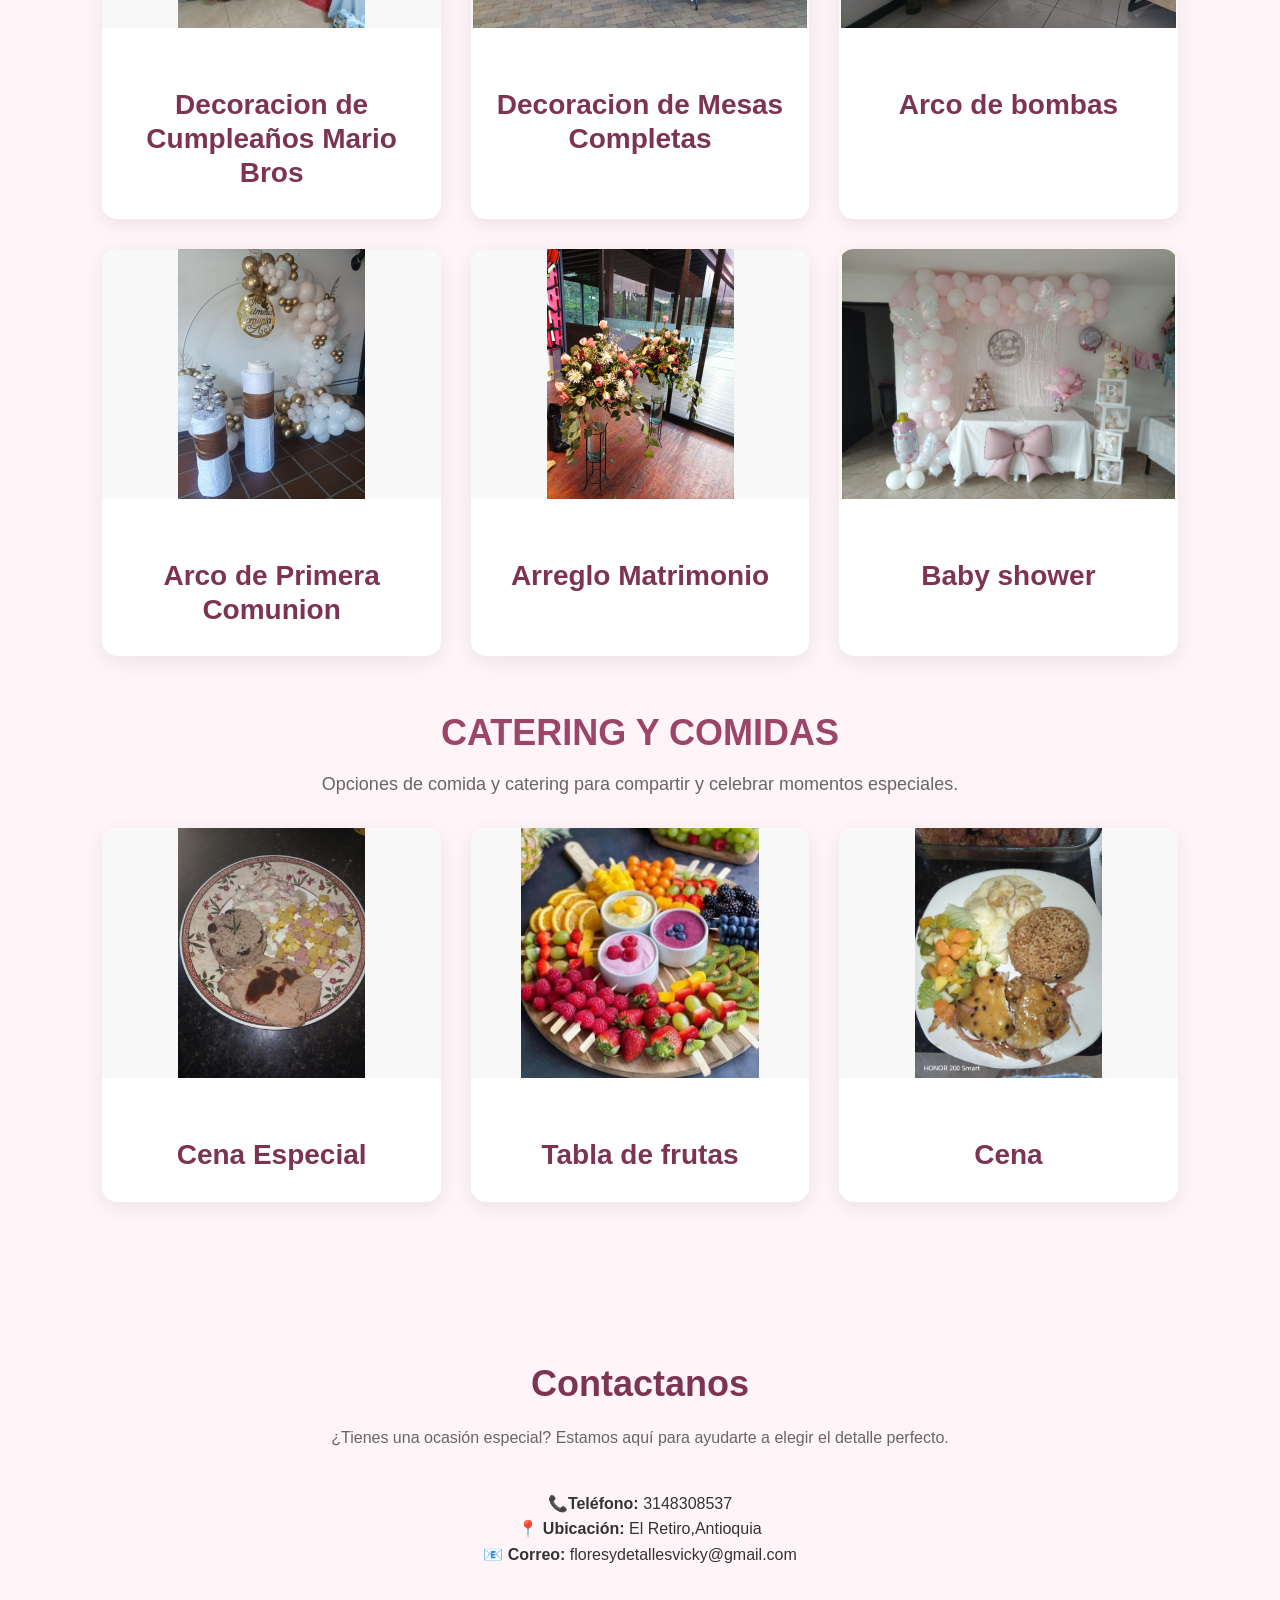
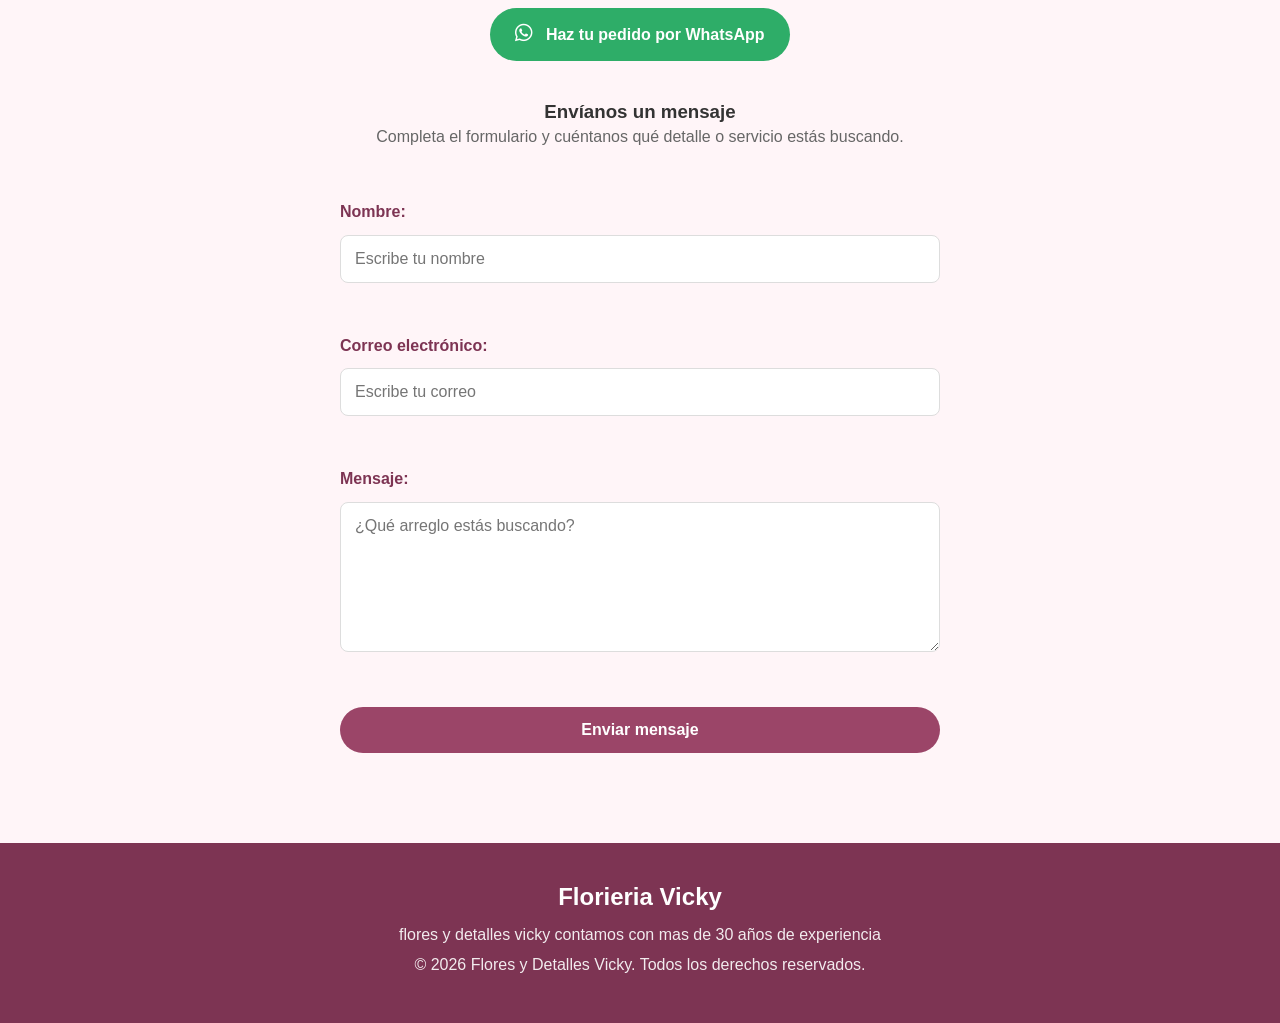
==== commit e2a0f543: "arreglo dde error de menu responsive" ====
--- a/index.html
+++ b/index.html
@@ -10,12 +10,15 @@
 <body>
 <header>
     <h1> Flores y Detalles Vicky</h1>
-    <nav> 
-        <a href="#inicio">INICIO</a>
-        <a href="#nosotros">NOSOTROS</a>
-        <a href="#catalogo">CATALOGO</a>
-        <a href="#arreglos">NUESTROS ARREGLOS</a>
-        <a href="#contacto">CONTACTO</a>
+     <button id="boton-menu" aria-label="Abrir menú">
+        ☰
+    </button>
+    <nav id="menu-navegacion"> 
+        <a href="index.html#inicio">INICIO</a>
+        <a href="index.html#nosotros">NOSOTROS</a>
+        <a href="index.html#catalogo">CATÁLOGO</a>
+        <a href="index.html#arreglos">NUESTROS ARREGLOS</a>
+        <a href="index.html#contacto">CONTACTO</a>
     </nav>
 </header>
 <main>
--- a/style.css
+++ b/style.css
@@ -338,6 +338,14 @@
     section {
         padding: 60px 6%;
     }
+    #boton-menu{
+    display: block;
+    background: none;
+    border: none;
+    font-size: 28px;
+    color: var(--color-principal);
+    cursor: pointer;
+}
 }
 
 #boton-whatsapp {
@@ -372,8 +380,6 @@
 }
 
 
-/* DISEÑO DE LA PÁGINA DE DETALLE */
-
 #detalle-producto{
     background-color: var(--color-blanco);
     padding: 60px 6%;
@@ -477,4 +483,55 @@
 
 #volver-catalogo:hover{
     transform: translateX(-5px);
+}
+
+#boton-menu{
+    display: none;
+}
+
+#boton-menu{
+    display: none;
+}
+
+@media (max-width: 768px){
+
+    #boton-menu{
+        display: block;
+        background: none;
+        border: none;
+        font-size: 28px;
+        color: var(--color-principal);
+        cursor: pointer;
+        margin-left: auto;
+    }
+
+    header{
+        display: flex;
+        align-items: center;
+        justify-content: space-between;
+    }
+
+    header nav{
+        display: none;
+    }
+    header nav.menu-abierto{
+    display: flex;
+}
+}
+
+@media (max-width: 768px){
+
+    header nav.menu-abierto{
+        display: flex;
+        flex-direction: column;
+        position: absolute;
+        top: 100%;
+        left: 0;
+        width: 100%;
+        background-color: var(--color-blanco);
+        padding: 20px;
+        box-shadow: 0 5px 10px rgba(0,0,0,0.1);
+        z-index: 1000;
+    }
+
 }
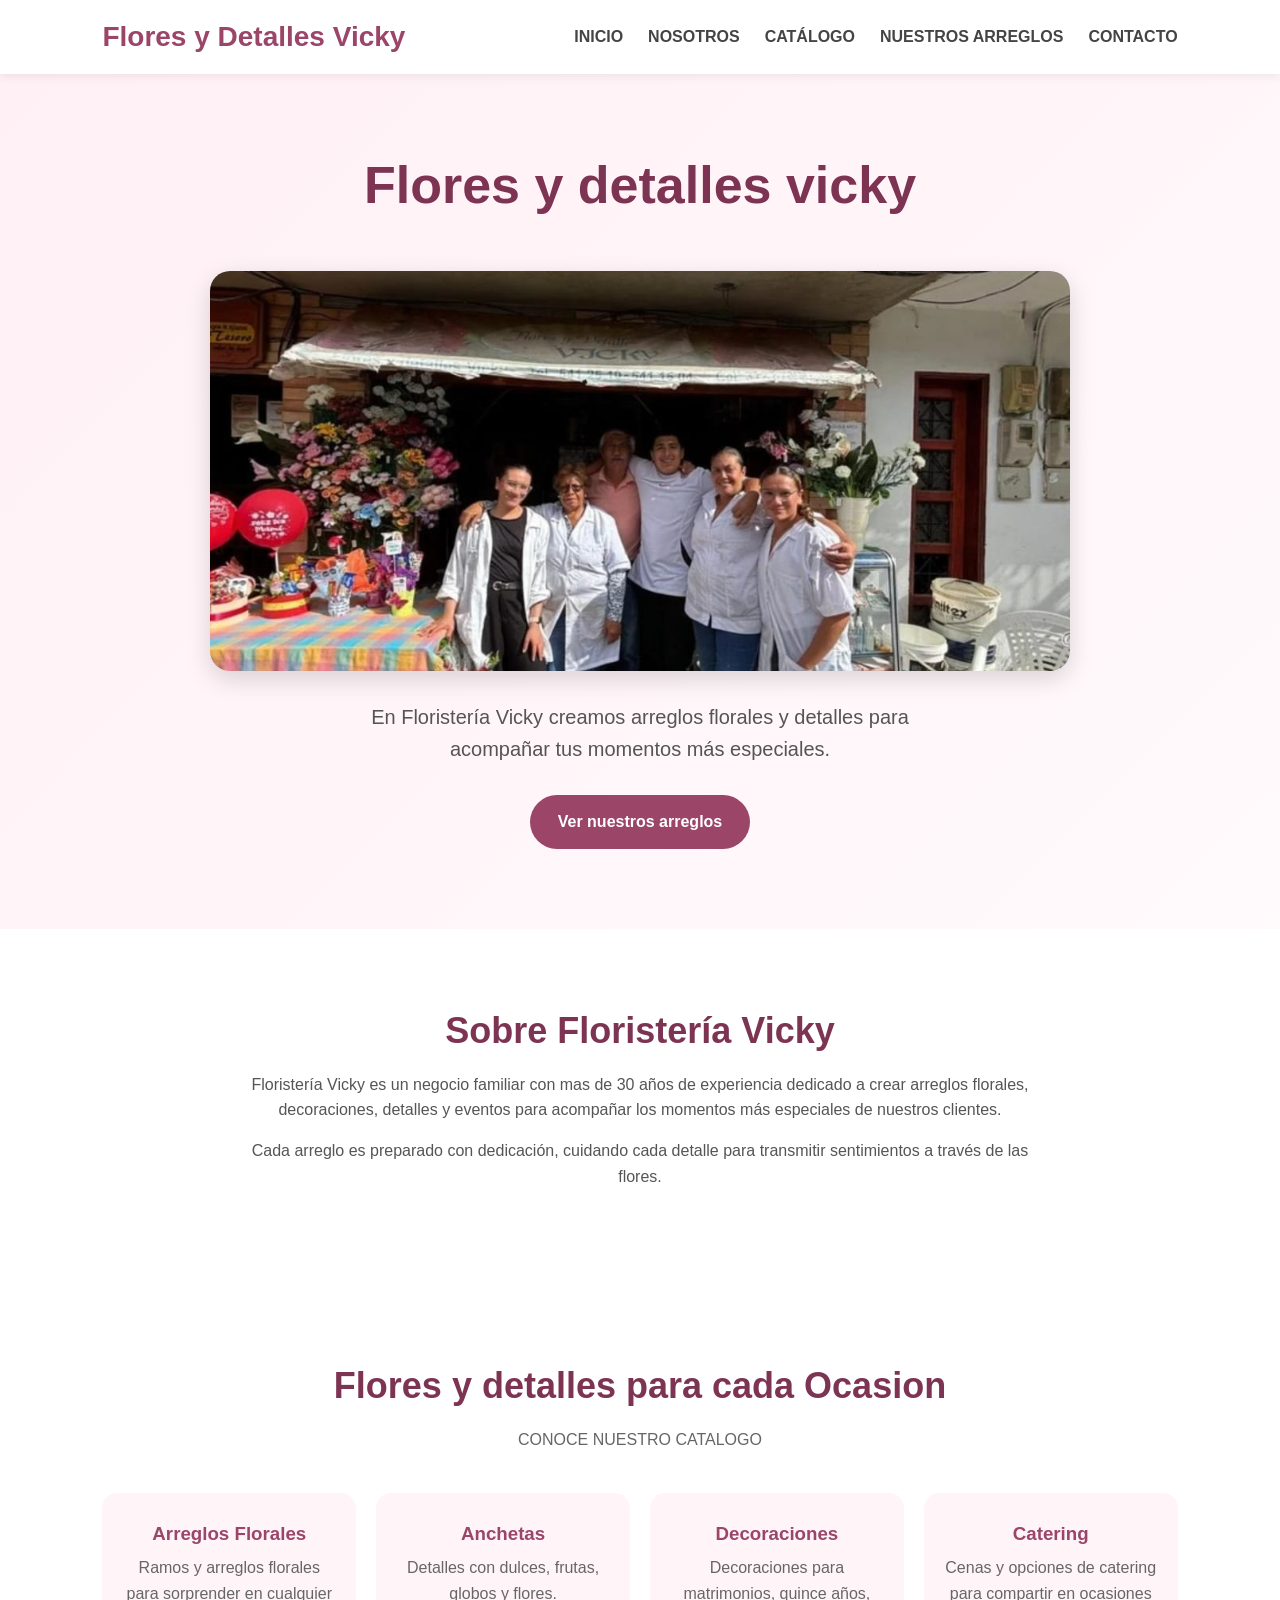
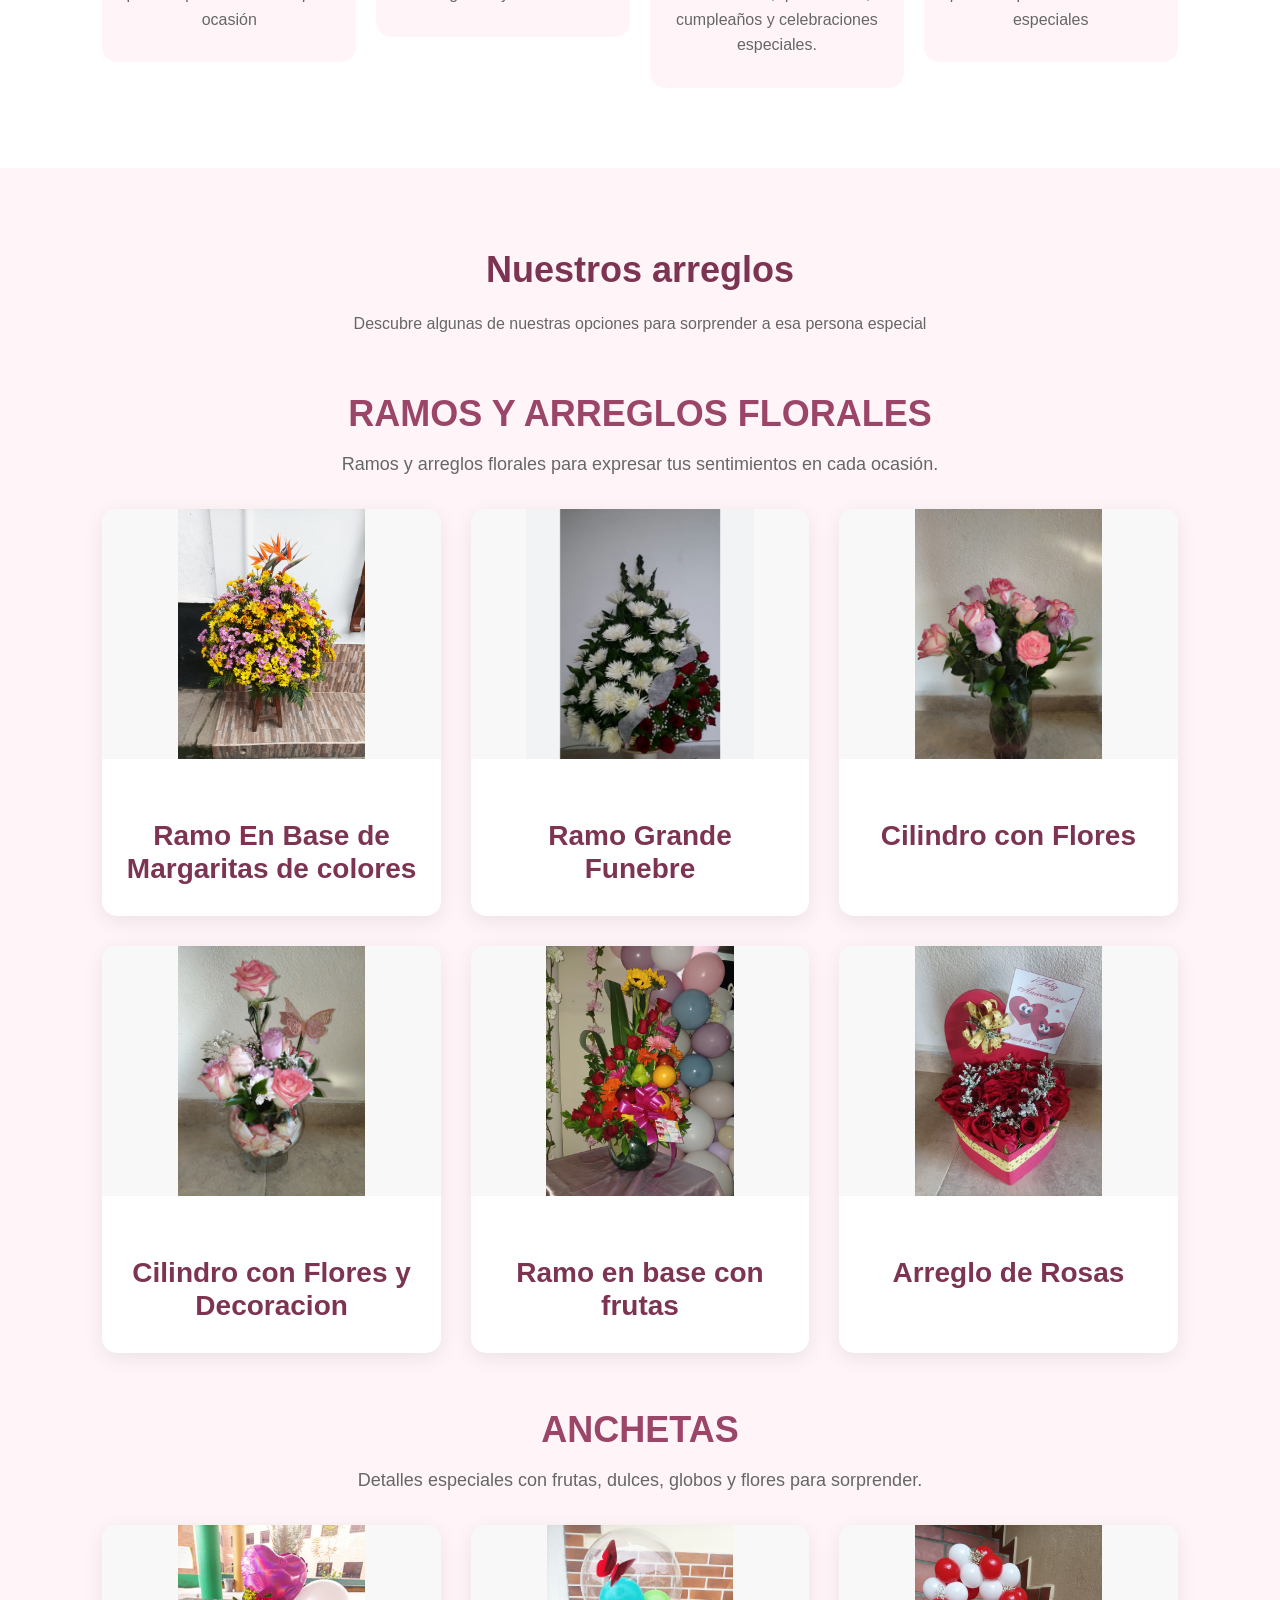
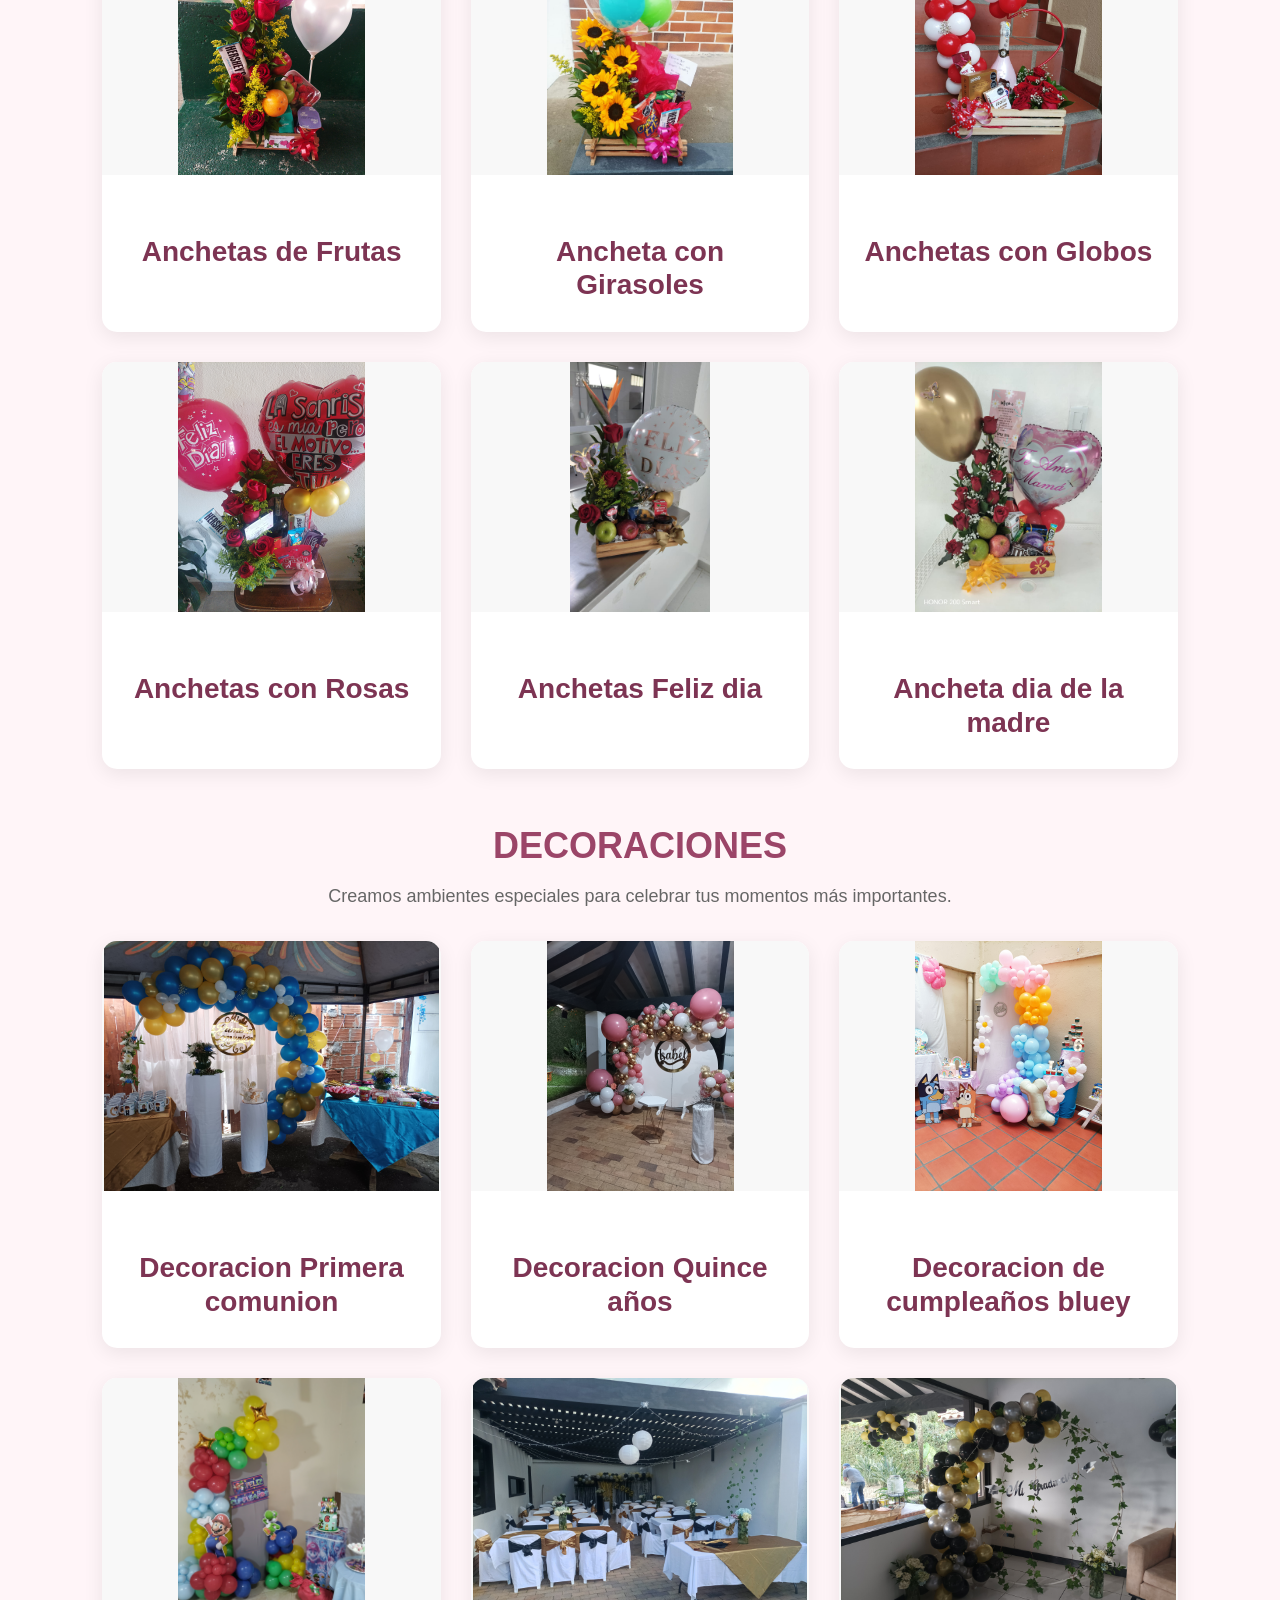
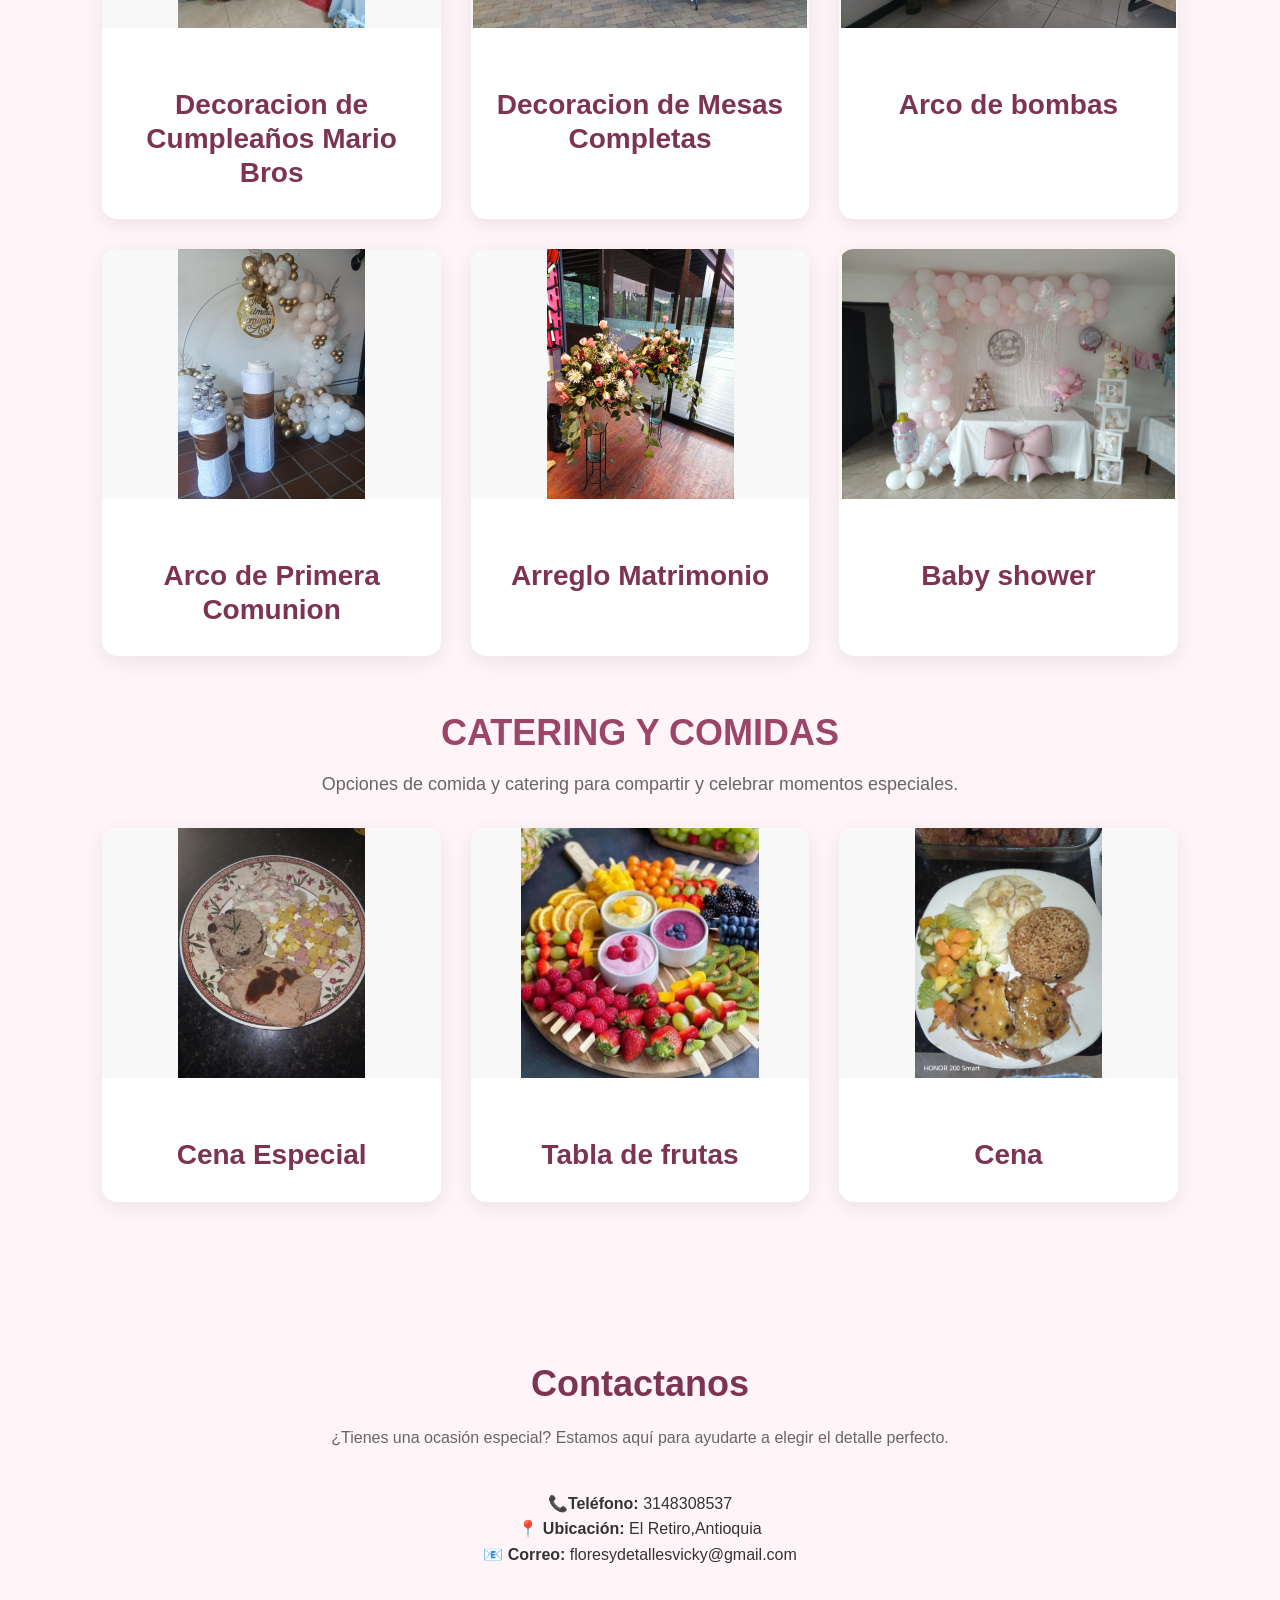
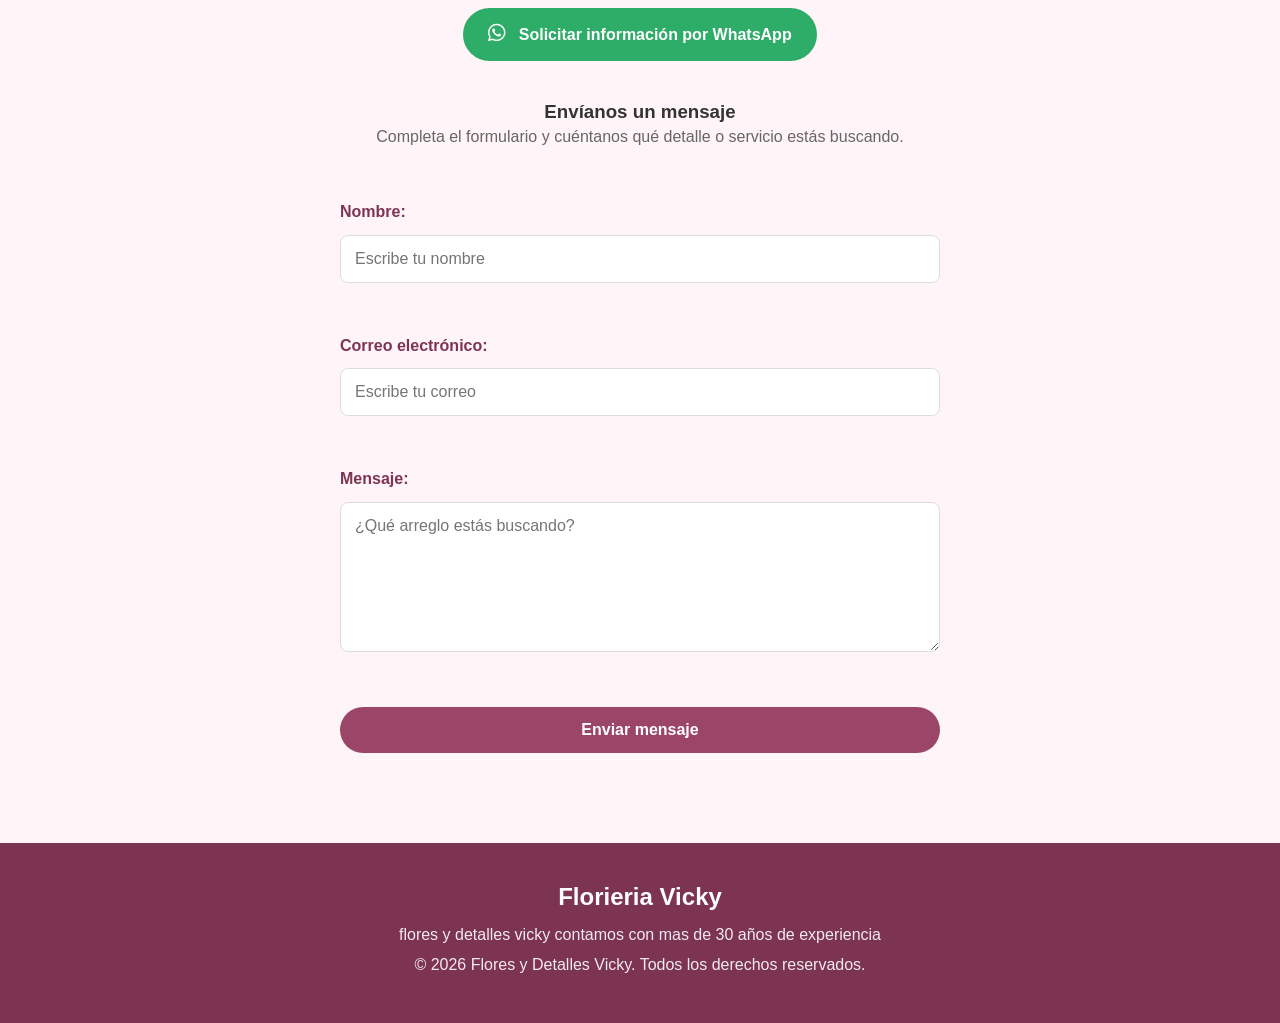
==== commit 4811db25: "correccion del boton de wapp del index" ====
--- a/index.html
+++ b/index.html
@@ -251,11 +251,11 @@
             📧 <strong>Correo:</strong> floresydetallesvicky@gmail.com
         </p>
         </div>
-        <a href="#" id="boton-whatsapp">
-        <i class="fa-brands fa-whatsapp"></i>
-        Haz tu pedido por WhatsApp
-        </a>
-
+       <a href="https://wa.me/573148308537?text=Hola,%20quisiera%20información%20sobre%20sus%20productos" id="boton-whatsapp">
+            <i class="fa-brands fa-whatsapp"></i>
+            Solicitar información por WhatsApp
+            </a>
+           
     <h3 id="envianos-mesaje">Envíanos un mensaje</h3>
     <p> Completa el formulario y cuéntanos qué detalle o servicio estás buscando.</p>
 
--- a/style.css
+++ b/style.css
@@ -332,9 +332,9 @@
     .productos {
         grid-template-columns: 1fr;
     }
-    .ocasiones-lista {
-        grid-template-columns: 1fr;
-    }
+    .catalogo-lista {
+    grid-template-columns: 1fr;
+        }
     section {
         padding: 60px 6%;
     }
@@ -534,4 +534,45 @@
         z-index: 1000;
     }
 
+}
+@media (max-width: 768px){
+
+    .detalle-contenedor{
+        flex-direction: column;
+        gap: 30px;
+    }
+
+    .detalle-imagen{
+        width: 100%;
+    }
+
+    .detalle-imagen img{
+        height: 350px;
+    }
+
+    .detalle-informacion{
+        width: 100%;
+        padding: 10px;
+    }
+
+    #detalle-titulo{
+        font-size: 32px;
+        text-align: center;
+    }
+
+    #detalle-categoria{
+        text-align: center;
+    }
+
+    #detalle-descripcion{
+        font-size: 16px;
+    }
+
+    #detalle-whatsapp{
+        display: block;
+        text-align: center;
+        width: fit-content;
+        margin: 10px auto;
+    }
+
 }
